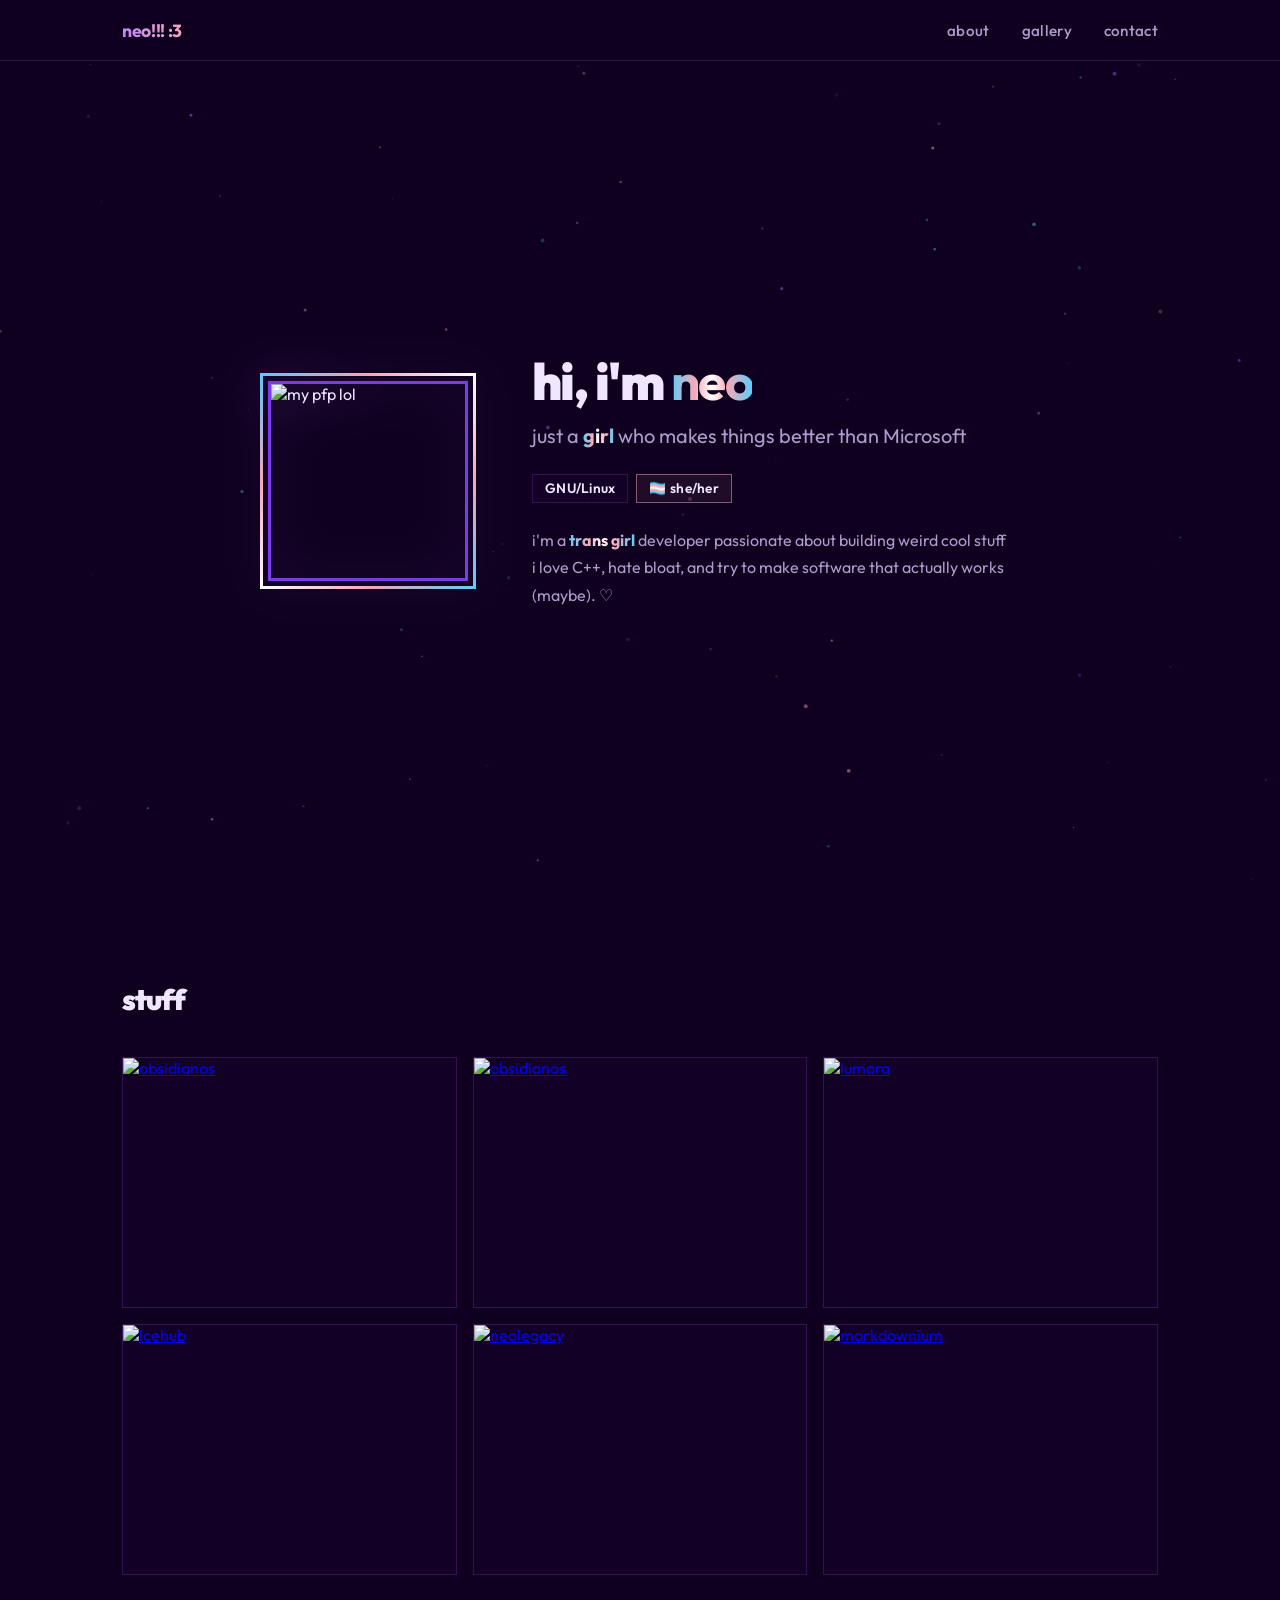
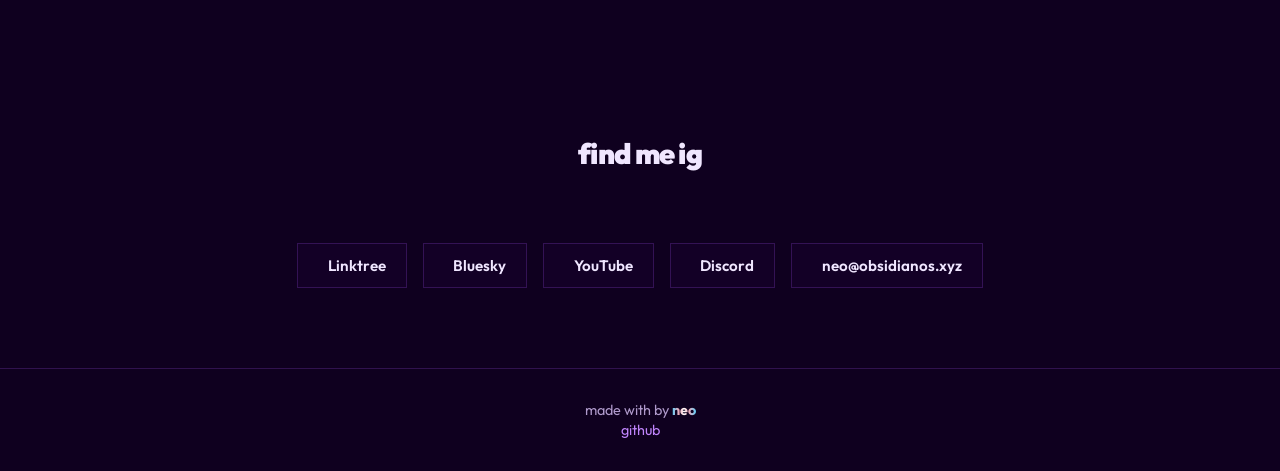
==== index.html @ 6126e795 "init" ====
<!DOCTYPE html>
<html lang="en">

<head>
  <meta charset="UTF-8" />
  <meta name="viewport" content="width=device-width, initial-scale=1.0" />
  <title>neoapps :3</title>
  <meta name="description" content="why are you reading this? open the site!!! nyaaa~ :3" />
  <link rel="preconnect" href="https://fonts.googleapis.com" />
  <link rel="preconnect" href="https://fonts.gstatic.com" crossorigin />
  <link href="https://fonts.googleapis.com/css2?family=Outfit:wght@300;400;600;700;900&display=swap" rel="stylesheet" />
  <link rel="stylesheet" href="style.css" />
</head>

<body>
  <canvas id="bg-canvas"></canvas>
  <header>
    <div class="header-inner">
      <div class="nav-logo">neo!!! :3</div>
      <nav>
        <a href="#about">about</a>
        <a href="#gallery">gallery</a>
        <a href="#contact">contact</a>
      </nav>
    </div>
  </header>
  <section class="hero" id="about">
    <div class="hero-content">
      <div class="pfp-wrap">
        <img src="https://github.com/neoapps-dev.png" alt="my pfp lol" class="pfp" />
        <div class="pfp-flag">
          <span style="background:#5BCEFA"></span>
          <span style="background:#F5A9B8"></span>
          <span style="background:#FFFFFF"></span>
          <span style="background:#F5A9B8"></span>
          <span style="background:#5BCEFA"></span>
        </div>
        <div class="pfp-ring"></div>
      </div>
      <div class="hero-text">
        <h1 class="name">hi, i'm <span class="trans-word">neo</span></h1>
        <p class="tagline">just a <span class="trans-word">girl</span> who makes things better than Microsoft
        </p>
        <div class="badges">
          <span class="badge"><i data-lucide="terminal"></i> GNU/Linux</span>
          <span class="badge badge-pride">🏳️‍⚧️ she/her</span>
        </div>
        <p class="bio">
          i'm a <span class="trans-word">trans girl</span> developer passionate about building weird cool stuff<br>
          i love C++, hate bloat, and try to make software that actually works (maybe). ♡
        </p>
      </div>
    </div>
  </section>
  <section class="gallery" id="gallery">
    <h2 class="section-title"><i data-lucide="layout-grid"></i> stuff</h2>
    <div class="gallery-grid">
      <div class="ph-item"><a href="https://obsidianos.xyz"><img src="https://obsidianos.xyz/logo.png"
            alt="obsidianos"></a>
      </div>
      <div class="ph-item"><a href="https://null.obsidianos.xyz"><img width="312"
            src="https://null.obsidianos.xyz/logo.png" alt="obsidianos"></a></div>
      <div class="ph-item"><a href="https://github.com/LumoraLang/Lumora"><img width="312"
            src="https://github.com/LumoraLang.png" alt="lumora"></a></div>
      <div class="ph-item"><a href="https://github.com/LCE-Hub"><img width="312" src="https://github.com/LCE-Hub.png"
            alt="lcehub"></a></div>
      <div class="ph-item"><a href="https://neolegacy.dev"><img width="312" src="https://github.com/neoStudiosLCE.png"
            alt="neolegacy"></a></div>
      <div class="ph-item"><a href="https://github.com/Markdownium/Markdownium"><img width="312"
            src="https://github.com/Markdownium.png" alt="markdownium"></a></div>
    </div>
  </section>
  <section class="contact" id="contact">
    <h2 class="section-title"><i data-lucide="mail"></i> find me ig</h2>
    <div class="links-grid">
      <a class="link-card" href="https://linktr.ee/_neo__" target="_blank" rel="noopener">
        <span class="link-icon"><i data-lucide="link-2"></i></span>
        <span>Linktree</span>
      </a>
      <a class="link-card" href="https://bsky.app/profile/neo.obsidianos.xyz" target="_blank" rel="noopener">
        <span class="link-icon"><i data-lucide="cloud"></i></span>
        <span>Bluesky</span>
      </a>
      <a class="link-card" href="https://youtube.com/@neoapps-dev" target="_blank" rel="noopener">
        <span class="link-icon"><i data-lucide="play-circle"></i></span>
        <span>YouTube</span>
      </a>
      <a class="link-card" href="https://discord.com/users/962311614680412181" target="_blank" rel="noopener">
        <span class="link-icon"><i data-lucide="message-square"></i></span>
        <span>Discord</span>
      </a>
      <a class="link-card" href="mailto:neo@obsidianos.xyz">
        <span class="link-icon"><i data-lucide="at-sign"></i></span>
        <span>neo@obsidianos.xyz</span>
      </a>
    </div>
  </section>

  <footer>
    <p>made with <i data-lucide="heart" class="footer-heart"></i> by <span class="trans-word">neo</span><br><a
        href="https://github.com/neoapps-dev" target="_blank" rel="noopener">github</a></p>
  </footer>
  <script src="https://unpkg.com/lucide@latest/dist/umd/lucide.min.js"></script>
  <script src="script.js"></script>
  <script>lucide.createIcons();</script>
</body>

</html>
---- style.css ----
@import url('https://fonts.googleapis.com/css2?family=Outfit:wght@300;400;600;700;900&display=swap');

*,
*::before,
*::after {
  box-sizing: border-box;
  margin: 0;
  padding: 0;
}

:root {
  --purple-deep: #0f001f;
  --purple-mid: #2d0060;
  --purple-bright: #7c3aed;
  --purple-light: #a855f7;
  --purple-glow: #c084fc;
  --trans-blue: #5BCEFA;
  --trans-pink: #F5A9B8;
  --trans-white: #FFFFFF;
  --text-main: #f0e6ff;
  --text-muted: #b09acc;
  --card-bg: rgba(20, 0, 40, 0.85);
  --card-border: rgba(168, 85, 247, 0.22);
  --card-hover-border: rgba(192, 132, 252, 0.55);
  --titlebar-bg: rgba(45, 0, 80, 0.9);
}

html {
  scroll-behavior: smooth;
}

body {
  font-family: 'Outfit', sans-serif;
  background-color: var(--purple-deep);
  color: var(--text-main);
  min-height: 100vh;
  overflow-x: hidden;
}

.trans-word {
  background: linear-gradient(90deg, #5BCEFA 0%, #F5A9B8 30%, #FFFFFF 50%, #F5A9B8 70%, #5BCEFA 100%);
  -webkit-background-clip: text;
  background-clip: text;
  color: transparent;
  font-weight: 700;
}

#bg-canvas {
  position: fixed;
  top: 0;
  left: 0;
  z-index: 0;
  pointer-events: none;
}

header {
  position: sticky;
  top: 0;
  z-index: 100;
  background: rgba(15, 0, 31, 0.88);
  backdrop-filter: blur(14px);
  border-bottom: 1px solid var(--card-border);
}

.header-inner {
  max-width: 1100px;
  margin: 0 auto;
  padding: 0 2rem;
  height: 60px;
  display: flex;
  align-items: center;
  justify-content: space-between;
}

.nav-logo {
  font-weight: 700;
  font-size: 1.1rem;
  background: linear-gradient(90deg, var(--purple-glow), var(--trans-pink));
  -webkit-background-clip: text;
  background-clip: text;
  color: transparent;
  letter-spacing: -0.02em;
}

nav {
  display: flex;
  gap: 2rem;
}

nav a {
  color: var(--text-muted);
  text-decoration: none;
  font-size: 0.95rem;
  font-weight: 500;
  letter-spacing: 0.02em;
  transition: color 0.15s;
}

nav a:hover {
  color: var(--purple-glow);
}

section {
  position: relative;
  z-index: 1;
  max-width: 1100px;
  margin: 0 auto;
  padding: 5rem 2rem;
}

.hero {
  min-height: calc(100vh - 60px);
  display: flex;
  align-items: center;
  justify-content: center;
}

.hero-content {
  display: flex;
  align-items: center;
  gap: 4rem;
  flex-wrap: wrap;
}

.pfp-wrap {
  position: relative;
  flex-shrink: 0;
  width: 200px;
  height: 200px;
  cursor: pointer;
}

.pfp {
  width: 200px;
  height: 200px;
  object-fit: cover;
  display: block;
  position: absolute;
  inset: 0;
  z-index: 2;
  border: 3px solid var(--purple-bright);
  filter: drop-shadow(0 0 24px rgba(168, 85, 247, 0.5));
  transition: opacity 0.25s;
}

.pfp-flag {
  position: absolute;
  inset: 0;
  z-index: 1;
  width: 200px;
  height: 200px;
  display: flex;
  flex-direction: column;
  border: 3px solid rgba(255, 255, 255, 0.4);
  overflow: hidden;
  opacity: 0;
  transition: opacity 0.25s;
}

.pfp-flag span {
  flex: 1;
  display: block;
}

.pfp-wrap:hover .pfp {
  opacity: 0;
}

.pfp-wrap:hover .pfp-flag {
  opacity: 1;
}

.pfp-ring {
  position: absolute;
  inset: -8px;
  border: 3px solid transparent;
  background: linear-gradient(var(--purple-deep), var(--purple-deep)) padding-box,
    linear-gradient(135deg, #5BCEFA, #F5A9B8, #FFFFFF, #F5A9B8, #5BCEFA) border-box;
  z-index: 0;
}

.hero-text {
  max-width: 560px;
}

.name {
  font-size: clamp(2rem, 5vw, 3.2rem);
  font-weight: 900;
  line-height: 1.1;
  margin-bottom: 0.75rem;
  letter-spacing: -0.03em;
}

.tagline {
  font-size: 1.25rem;
  font-weight: 400;
  color: var(--text-muted);
  margin-bottom: 1.5rem;
  line-height: 1.4;
}

.badges {
  display: flex;
  flex-wrap: wrap;
  gap: 0.5rem;
  margin-bottom: 1.5rem;
}

.badge {
  background: var(--card-bg);
  border: 1px solid var(--card-border);
  color: var(--text-main);
  font-size: 0.85rem;
  font-weight: 600;
  padding: 0.3rem 0.75rem;
  letter-spacing: 0.02em;
}

.badge-pride {
  border-color: rgba(245, 169, 184, 0.5);
  background: rgba(245, 169, 184, 0.07);
}

.bio {
  font-size: 1rem;
  line-height: 1.7;
  color: var(--text-muted);
  max-width: 480px;
}

.lucide {
  width: 1em;
  height: 1em;
  vertical-align: -0.125em;
  stroke-width: 2;
  flex-shrink: 0;
}

.badge .lucide {
  width: 0.95em;
  height: 0.95em;
}

.section-title .lucide {
  width: 1.1em;
  height: 1.1em;
  vertical-align: -0.2em;
  margin-right: 0.25rem;
}

.link-icon .lucide {
  width: 1.15em;
  height: 1.15em;
  vertical-align: -0.2em;
}

.footer-heart {
  color: #c084fc;
  vertical-align: -0.15em;
  width: 1em;
  height: 1em;
  display: inline;
  fill: #c084fc;
}

.section-title {
  font-size: 1.8rem;
  font-weight: 900;
  letter-spacing: -0.03em;
  margin-bottom: 2.5rem;
  display: inline-block;
}

.gallery-grid {
  display: grid;
  grid-template-columns: repeat(3, 1fr);
  gap: 1rem;
}

.ph-item {
  aspect-ratio: 4 / 3;
  background: var(--card-bg);
  border: 1px solid var(--card-border);
}

.contact {
  text-align: center;
}


.links-grid {
  display: flex;
  flex-wrap: wrap;
  gap: 1rem;
  justify-content: center;
  margin-top: 2rem;
}

.link-card {
  display: flex;
  align-items: center;
  gap: 0.6rem;
  text-decoration: none;
  color: var(--text-main);
  background: var(--card-bg);
  border: 1px solid var(--card-border);
  padding: 0.75rem 1.25rem;
  font-size: 0.95rem;
  font-weight: 600;
  transition: border-color 0.15s, background 0.15s, box-shadow 0.15s;
}

.link-card:hover {
  border-color: var(--card-hover-border);
  background: rgba(45, 0, 80, 0.9);
  box-shadow: 0 0 20px rgba(124, 58, 237, 0.2);
}

.link-icon {
  font-size: 1.2rem;
  line-height: 1;
}

footer {
  position: relative;
  z-index: 1;
  text-align: center;
  padding: 2rem;
  border-top: 1px solid var(--card-border);
  color: var(--text-muted);
  font-size: 0.9rem;
}

footer a {
  color: var(--purple-glow);
  text-decoration: none;
}

footer a:hover {
  text-decoration: underline;
}

@media (max-width: 700px) {
  .hero-content {
    flex-direction: column;
    text-align: center;
    gap: 2rem;
  }

  .badges {
    justify-content: center;
  }

  .bio {
    margin: 0 auto;
  }

  .gallery-grid {
    grid-template-columns: 1fr 1fr;
  }
}
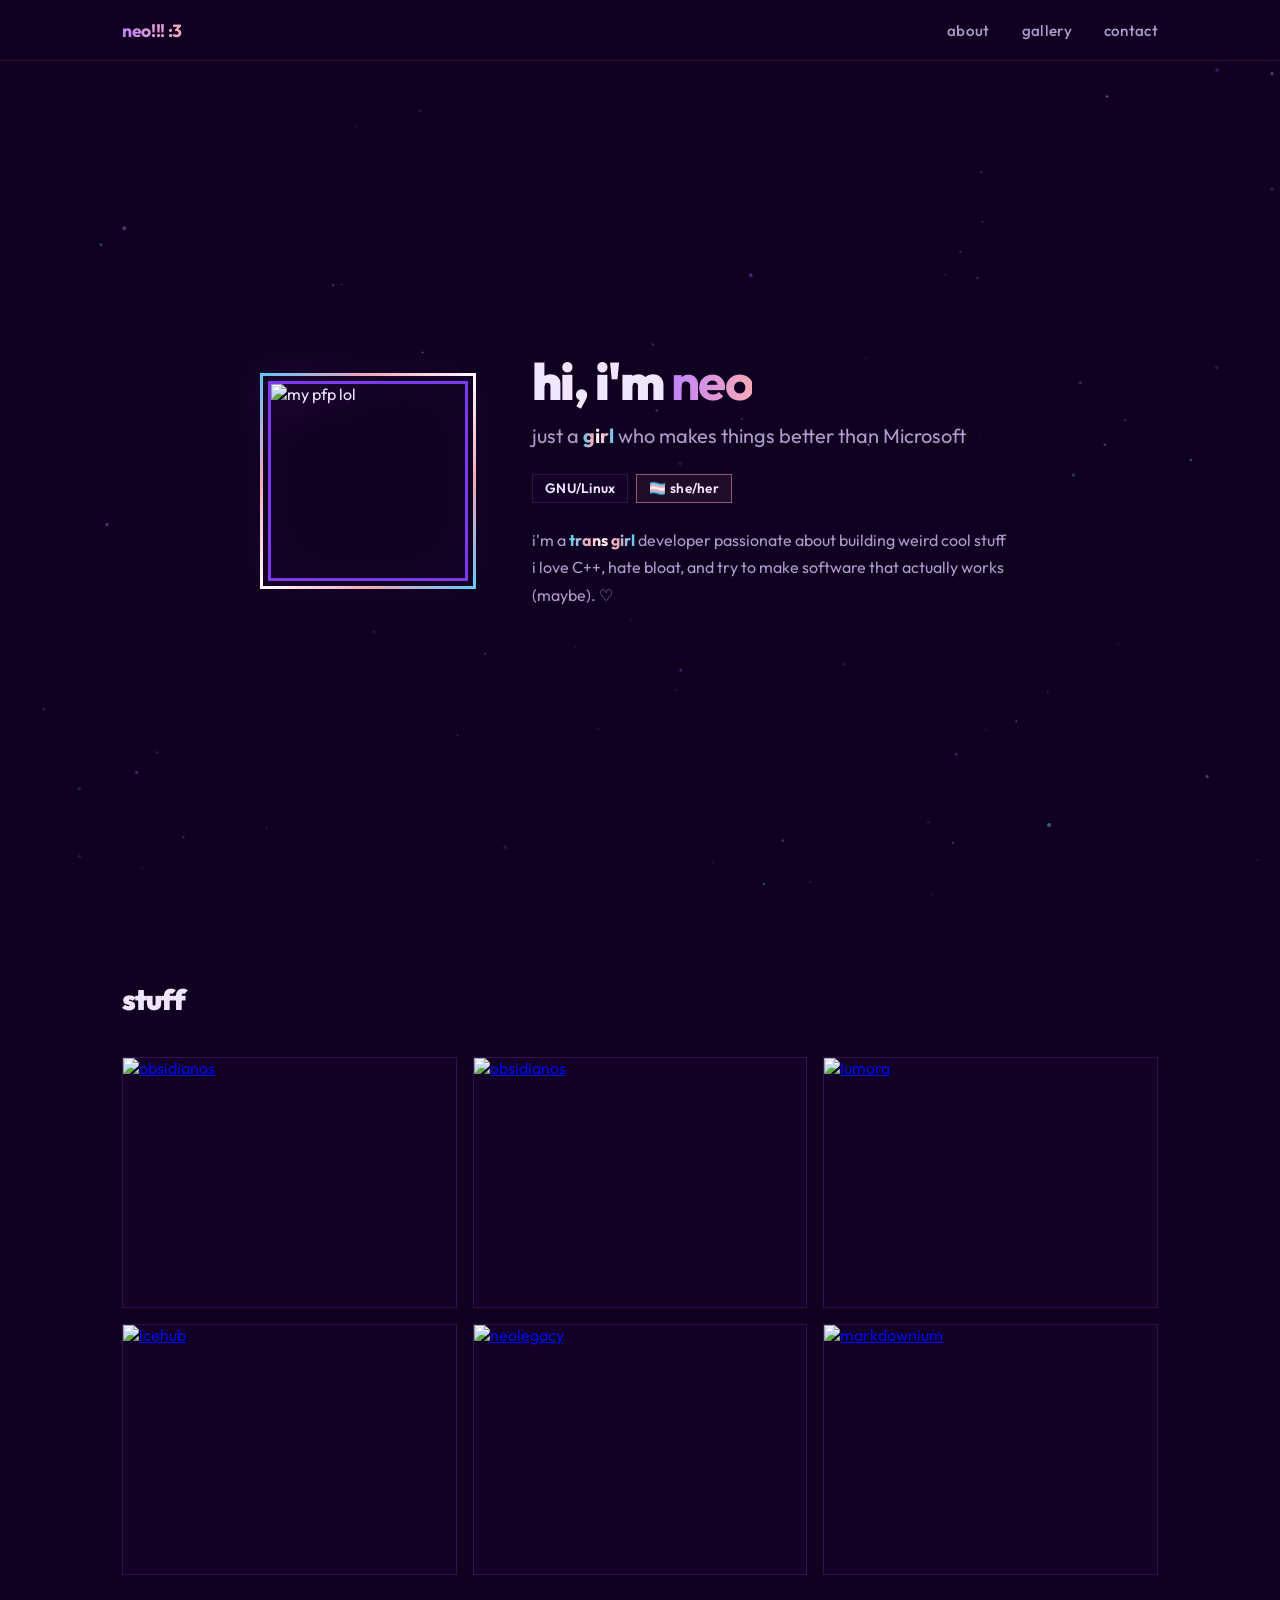
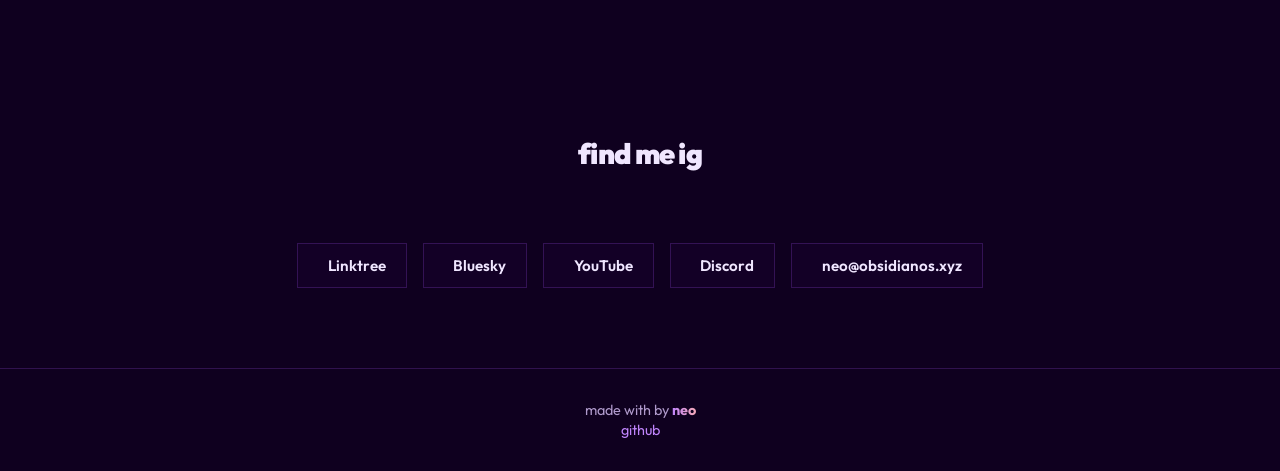
==== commit b91ed2c2: "better name gradient" ====
--- a/index.html
+++ b/index.html
@@ -1,108 +1,194 @@
-<!DOCTYPE html>
+<!doctype html>
 <html lang="en">
+    <head>
+        <meta charset="UTF-8" />
+        <meta name="viewport" content="width=device-width, initial-scale=1.0" />
+        <title>neoapps :3</title>
+        <meta
+            name="description"
+            content="why are you reading this? open the site!!! nyaaa~ :3"
+        />
+        <link rel="preconnect" href="https://fonts.googleapis.com" />
+        <link rel="preconnect" href="https://fonts.gstatic.com" crossorigin />
+        <link
+            href="https://fonts.googleapis.com/css2?family=Outfit:wght@300;400;600;700;900&display=swap"
+            rel="stylesheet"
+        />
+        <link rel="stylesheet" href="style.css" />
+    </head>
 
-<head>
-  <meta charset="UTF-8" />
-  <meta name="viewport" content="width=device-width, initial-scale=1.0" />
-  <title>neoapps :3</title>
-  <meta name="description" content="why are you reading this? open the site!!! nyaaa~ :3" />
-  <link rel="preconnect" href="https://fonts.googleapis.com" />
-  <link rel="preconnect" href="https://fonts.gstatic.com" crossorigin />
-  <link href="https://fonts.googleapis.com/css2?family=Outfit:wght@300;400;600;700;900&display=swap" rel="stylesheet" />
-  <link rel="stylesheet" href="style.css" />
-</head>
+    <body>
+        <canvas id="bg-canvas"></canvas>
+        <header>
+            <div class="header-inner">
+                <div class="nav-logo">neo!!! :3</div>
+                <nav>
+                    <a href="#about">about</a>
+                    <a href="#gallery">gallery</a>
+                    <a href="#contact">contact</a>
+                </nav>
+            </div>
+        </header>
+        <section class="hero" id="about">
+            <div class="hero-content">
+                <div class="pfp-wrap">
+                    <img
+                        src="https://github.com/neoapps-dev.png"
+                        alt="my pfp lol"
+                        class="pfp"
+                    />
+                    <div class="pfp-flag">
+                        <span style="background: #5bcefa"></span>
+                        <span style="background: #f5a9b8"></span>
+                        <span style="background: #ffffff"></span>
+                        <span style="background: #f5a9b8"></span>
+                        <span style="background: #5bcefa"></span>
+                    </div>
+                    <div class="pfp-ring"></div>
+                </div>
+                <div class="hero-text">
+                    <h1 class="name">
+                        hi, i'm <span class="trans-name">neo</span>
+                    </h1>
+                    <p class="tagline">
+                        just a <span class="trans-word">girl</span> who makes
+                        things better than Microsoft
+                    </p>
+                    <div class="badges">
+                        <span class="badge"
+                            ><i data-lucide="terminal"></i> GNU/Linux</span
+                        >
+                        <span class="badge badge-pride">🏳️‍⚧️ she/her</span>
+                    </div>
+                    <p class="bio">
+                        i'm a
+                        <span class="trans-word">trans girl</span> developer
+                        passionate about building weird cool stuff<br />
+                        i love C++, hate bloat, and try to make software that
+                        actually works (maybe). ♡
+                    </p>
+                </div>
+            </div>
+        </section>
+        <section class="gallery" id="gallery">
+            <h2 class="section-title">
+                <i data-lucide="layout-grid"></i> stuff
+            </h2>
+            <div class="gallery-grid">
+                <div class="ph-item">
+                    <a href="https://obsidianos.xyz"
+                        ><img
+                            src="https://obsidianos.xyz/logo.png"
+                            alt="obsidianos"
+                    /></a>
+                </div>
+                <div class="ph-item">
+                    <a href="https://null.obsidianos.xyz"
+                        ><img
+                            width="312"
+                            src="https://null.obsidianos.xyz/logo.png"
+                            alt="obsidianos"
+                    /></a>
+                </div>
+                <div class="ph-item">
+                    <a href="https://github.com/LumoraLang/Lumora"
+                        ><img
+                            width="312"
+                            src="https://github.com/LumoraLang.png"
+                            alt="lumora"
+                    /></a>
+                </div>
+                <div class="ph-item">
+                    <a href="https://github.com/LCE-Hub"
+                        ><img
+                            width="312"
+                            src="https://github.com/LCE-Hub.png"
+                            alt="lcehub"
+                    /></a>
+                </div>
+                <div class="ph-item">
+                    <a href="https://neolegacy.dev"
+                        ><img
+                            width="312"
+                            src="https://github.com/neoStudiosLCE.png"
+                            alt="neolegacy"
+                    /></a>
+                </div>
+                <div class="ph-item">
+                    <a href="https://github.com/Markdownium/Markdownium"
+                        ><img
+                            width="312"
+                            src="https://github.com/Markdownium.png"
+                            alt="markdownium"
+                    /></a>
+                </div>
+            </div>
+        </section>
+        <section class="contact" id="contact">
+            <h2 class="section-title"><i data-lucide="mail"></i> find me ig</h2>
+            <div class="links-grid">
+                <a
+                    class="link-card"
+                    href="https://linktr.ee/_neo__"
+                    target="_blank"
+                    rel="noopener"
+                >
+                    <span class="link-icon"><i data-lucide="link-2"></i></span>
+                    <span>Linktree</span>
+                </a>
+                <a
+                    class="link-card"
+                    href="https://bsky.app/profile/neo.obsidianos.xyz"
+                    target="_blank"
+                    rel="noopener"
+                >
+                    <span class="link-icon"><i data-lucide="cloud"></i></span>
+                    <span>Bluesky</span>
+                </a>
+                <a
+                    class="link-card"
+                    href="https://youtube.com/@neoapps-dev"
+                    target="_blank"
+                    rel="noopener"
+                >
+                    <span class="link-icon"
+                        ><i data-lucide="play-circle"></i
+                    ></span>
+                    <span>YouTube</span>
+                </a>
+                <a
+                    class="link-card"
+                    href="https://discord.com/users/962311614680412181"
+                    target="_blank"
+                    rel="noopener"
+                >
+                    <span class="link-icon"
+                        ><i data-lucide="message-square"></i
+                    ></span>
+                    <span>Discord</span>
+                </a>
+                <a class="link-card" href="mailto:neo@obsidianos.xyz">
+                    <span class="link-icon"><i data-lucide="at-sign"></i></span>
+                    <span>neo@obsidianos.xyz</span>
+                </a>
+            </div>
+        </section>
 
-<body>
-  <canvas id="bg-canvas"></canvas>
-  <header>
-    <div class="header-inner">
-      <div class="nav-logo">neo!!! :3</div>
-      <nav>
-        <a href="#about">about</a>
-        <a href="#gallery">gallery</a>
-        <a href="#contact">contact</a>
-      </nav>
-    </div>
-  </header>
-  <section class="hero" id="about">
-    <div class="hero-content">
-      <div class="pfp-wrap">
-        <img src="https://github.com/neoapps-dev.png" alt="my pfp lol" class="pfp" />
-        <div class="pfp-flag">
-          <span style="background:#5BCEFA"></span>
-          <span style="background:#F5A9B8"></span>
-          <span style="background:#FFFFFF"></span>
-          <span style="background:#F5A9B8"></span>
-          <span style="background:#5BCEFA"></span>
-        </div>
-        <div class="pfp-ring"></div>
-      </div>
-      <div class="hero-text">
-        <h1 class="name">hi, i'm <span class="trans-word">neo</span></h1>
-        <p class="tagline">just a <span class="trans-word">girl</span> who makes things better than Microsoft
-        </p>
-        <div class="badges">
-          <span class="badge"><i data-lucide="terminal"></i> GNU/Linux</span>
-          <span class="badge badge-pride">🏳️‍⚧️ she/her</span>
-        </div>
-        <p class="bio">
-          i'm a <span class="trans-word">trans girl</span> developer passionate about building weird cool stuff<br>
-          i love C++, hate bloat, and try to make software that actually works (maybe). ♡
-        </p>
-      </div>
-    </div>
-  </section>
-  <section class="gallery" id="gallery">
-    <h2 class="section-title"><i data-lucide="layout-grid"></i> stuff</h2>
-    <div class="gallery-grid">
-      <div class="ph-item"><a href="https://obsidianos.xyz"><img src="https://obsidianos.xyz/logo.png"
-            alt="obsidianos"></a>
-      </div>
-      <div class="ph-item"><a href="https://null.obsidianos.xyz"><img width="312"
-            src="https://null.obsidianos.xyz/logo.png" alt="obsidianos"></a></div>
-      <div class="ph-item"><a href="https://github.com/LumoraLang/Lumora"><img width="312"
-            src="https://github.com/LumoraLang.png" alt="lumora"></a></div>
-      <div class="ph-item"><a href="https://github.com/LCE-Hub"><img width="312" src="https://github.com/LCE-Hub.png"
-            alt="lcehub"></a></div>
-      <div class="ph-item"><a href="https://neolegacy.dev"><img width="312" src="https://github.com/neoStudiosLCE.png"
-            alt="neolegacy"></a></div>
-      <div class="ph-item"><a href="https://github.com/Markdownium/Markdownium"><img width="312"
-            src="https://github.com/Markdownium.png" alt="markdownium"></a></div>
-    </div>
-  </section>
-  <section class="contact" id="contact">
-    <h2 class="section-title"><i data-lucide="mail"></i> find me ig</h2>
-    <div class="links-grid">
-      <a class="link-card" href="https://linktr.ee/_neo__" target="_blank" rel="noopener">
-        <span class="link-icon"><i data-lucide="link-2"></i></span>
-        <span>Linktree</span>
-      </a>
-      <a class="link-card" href="https://bsky.app/profile/neo.obsidianos.xyz" target="_blank" rel="noopener">
-        <span class="link-icon"><i data-lucide="cloud"></i></span>
-        <span>Bluesky</span>
-      </a>
-      <a class="link-card" href="https://youtube.com/@neoapps-dev" target="_blank" rel="noopener">
-        <span class="link-icon"><i data-lucide="play-circle"></i></span>
-        <span>YouTube</span>
-      </a>
-      <a class="link-card" href="https://discord.com/users/962311614680412181" target="_blank" rel="noopener">
-        <span class="link-icon"><i data-lucide="message-square"></i></span>
-        <span>Discord</span>
-      </a>
-      <a class="link-card" href="mailto:neo@obsidianos.xyz">
-        <span class="link-icon"><i data-lucide="at-sign"></i></span>
-        <span>neo@obsidianos.xyz</span>
-      </a>
-    </div>
-  </section>
-
-  <footer>
-    <p>made with <i data-lucide="heart" class="footer-heart"></i> by <span class="trans-word">neo</span><br><a
-        href="https://github.com/neoapps-dev" target="_blank" rel="noopener">github</a></p>
-  </footer>
-  <script src="https://unpkg.com/lucide@latest/dist/umd/lucide.min.js"></script>
-  <script src="script.js"></script>
-  <script>lucide.createIcons();</script>
-</body>
-
-</html>+        <footer>
+            <p>
+                made with <i data-lucide="heart" class="footer-heart"></i> by
+                <span class="trans-name">neo</span><br /><a
+                    href="https://github.com/neoapps-dev"
+                    target="_blank"
+                    rel="noopener"
+                    >github</a
+                >
+            </p>
+        </footer>
+        <script src="https://unpkg.com/lucide@latest/dist/umd/lucide.min.js"></script>
+        <script src="script.js"></script>
+        <script>
+            lucide.createIcons();
+        </script>
+    </body>
+</html>
--- a/style.css
+++ b/style.css
@@ -1,361 +1,406 @@
-@import url('https://fonts.googleapis.com/css2?family=Outfit:wght@300;400;600;700;900&display=swap');
+@import url("https://fonts.googleapis.com/css2?family=Outfit:wght@300;400;600;700;900&display=swap");
 
 *,
 *::before,
 *::after {
-  box-sizing: border-box;
-  margin: 0;
-  padding: 0;
+    box-sizing: border-box;
+    margin: 0;
+    padding: 0;
 }
 
 :root {
-  --purple-deep: #0f001f;
-  --purple-mid: #2d0060;
-  --purple-bright: #7c3aed;
-  --purple-light: #a855f7;
-  --purple-glow: #c084fc;
-  --trans-blue: #5BCEFA;
-  --trans-pink: #F5A9B8;
-  --trans-white: #FFFFFF;
-  --text-main: #f0e6ff;
-  --text-muted: #b09acc;
-  --card-bg: rgba(20, 0, 40, 0.85);
-  --card-border: rgba(168, 85, 247, 0.22);
-  --card-hover-border: rgba(192, 132, 252, 0.55);
-  --titlebar-bg: rgba(45, 0, 80, 0.9);
+    --purple-deep: #0f001f;
+    --purple-mid: #2d0060;
+    --purple-bright: #7c3aed;
+    --purple-light: #a855f7;
+    --purple-glow: #c084fc;
+    --trans-blue: #5bcefa;
+    --trans-pink: #f5a9b8;
+    --trans-white: #ffffff;
+    --text-main: #f0e6ff;
+    --text-muted: #b09acc;
+    --card-bg: rgba(20, 0, 40, 0.85);
+    --card-border: rgba(168, 85, 247, 0.22);
+    --card-hover-border: rgba(192, 132, 252, 0.55);
+    --titlebar-bg: rgba(45, 0, 80, 0.9);
 }
 
 html {
-  scroll-behavior: smooth;
+    scroll-behavior: smooth;
 }
 
 body {
-  font-family: 'Outfit', sans-serif;
-  background-color: var(--purple-deep);
-  color: var(--text-main);
-  min-height: 100vh;
-  overflow-x: hidden;
+    font-family: "Outfit", sans-serif;
+    background-color: var(--purple-deep);
+    color: var(--text-main);
+    min-height: 100vh;
+    overflow-x: hidden;
 }
 
 .trans-word {
-  background: linear-gradient(90deg, #5BCEFA 0%, #F5A9B8 30%, #FFFFFF 50%, #F5A9B8 70%, #5BCEFA 100%);
-  -webkit-background-clip: text;
-  background-clip: text;
-  color: transparent;
-  font-weight: 700;
+    background: linear-gradient(
+        90deg,
+        #5bcefa 0%,
+        #f5a9b8 30%,
+        #ffffff 50%,
+        #f5a9b8 70%,
+        #5bcefa 100%
+    );
+    -webkit-background-clip: text;
+    background-clip: text;
+    color: transparent;
+    font-weight: 700;
+}
+
+.trans-name {
+    background: linear-gradient(90deg, var(--purple-glow), var(--trans-pink));
+    -webkit-background-clip: text;
+    background-clip: text;
+    color: transparent;
+    font-weight: 700;
 }
 
 #bg-canvas {
-  position: fixed;
-  top: 0;
-  left: 0;
-  z-index: 0;
-  pointer-events: none;
+    position: fixed;
+    top: 0;
+    left: 0;
+    z-index: 0;
+    pointer-events: none;
 }
 
 header {
-  position: sticky;
-  top: 0;
-  z-index: 100;
-  background: rgba(15, 0, 31, 0.88);
-  backdrop-filter: blur(14px);
-  border-bottom: 1px solid var(--card-border);
+    position: sticky;
+    top: 0;
+    z-index: 100;
+    background: rgba(15, 0, 31, 0.88);
+    backdrop-filter: blur(14px);
+    border-bottom: 1px solid var(--card-border);
 }
 
 .header-inner {
-  max-width: 1100px;
-  margin: 0 auto;
-  padding: 0 2rem;
-  height: 60px;
-  display: flex;
-  align-items: center;
-  justify-content: space-between;
+    max-width: 1100px;
+    margin: 0 auto;
+    padding: 0 2rem;
+    height: 60px;
+    display: flex;
+    align-items: center;
+    justify-content: space-between;
 }
 
 .nav-logo {
-  font-weight: 700;
-  font-size: 1.1rem;
-  background: linear-gradient(90deg, var(--purple-glow), var(--trans-pink));
-  -webkit-background-clip: text;
-  background-clip: text;
-  color: transparent;
-  letter-spacing: -0.02em;
+    font-weight: 700;
+    font-size: 1.1rem;
+    background: linear-gradient(90deg, var(--purple-glow), var(--trans-pink));
+    -webkit-background-clip: text;
+    background-clip: text;
+    color: transparent;
+    letter-spacing: -0.02em;
 }
 
 nav {
-  display: flex;
-  gap: 2rem;
+    display: flex;
+    gap: 2rem;
 }
 
 nav a {
-  color: var(--text-muted);
-  text-decoration: none;
-  font-size: 0.95rem;
-  font-weight: 500;
-  letter-spacing: 0.02em;
-  transition: color 0.15s;
+    color: var(--text-muted);
+    text-decoration: none;
+    font-size: 0.95rem;
+    font-weight: 500;
+    letter-spacing: 0.02em;
+    transition: color 0.15s;
 }
 
 nav a:hover {
-  color: var(--purple-glow);
+    color: var(--purple-glow);
 }
 
 section {
-  position: relative;
-  z-index: 1;
-  max-width: 1100px;
-  margin: 0 auto;
-  padding: 5rem 2rem;
+    position: relative;
+    z-index: 1;
+    max-width: 1100px;
+    margin: 0 auto;
+    padding: 5rem 2rem;
 }
 
 .hero {
-  min-height: calc(100vh - 60px);
-  display: flex;
-  align-items: center;
-  justify-content: center;
+    min-height: calc(100vh - 60px);
+    display: flex;
+    align-items: center;
+    justify-content: center;
 }
 
 .hero-content {
-  display: flex;
-  align-items: center;
-  gap: 4rem;
-  flex-wrap: wrap;
+    display: flex;
+    align-items: center;
+    gap: 4rem;
+    flex-wrap: wrap;
 }
 
 .pfp-wrap {
-  position: relative;
-  flex-shrink: 0;
-  width: 200px;
-  height: 200px;
-  cursor: pointer;
+    position: relative;
+    flex-shrink: 0;
+    width: 200px;
+    height: 200px;
+    cursor: pointer;
 }
 
 .pfp {
-  width: 200px;
-  height: 200px;
-  object-fit: cover;
-  display: block;
-  position: absolute;
-  inset: 0;
-  z-index: 2;
-  border: 3px solid var(--purple-bright);
-  filter: drop-shadow(0 0 24px rgba(168, 85, 247, 0.5));
-  transition: opacity 0.25s;
+    width: 200px;
+    height: 200px;
+    object-fit: cover;
+    display: block;
+    position: absolute;
+    inset: 0;
+    z-index: 2;
+    border: 3px solid var(--purple-bright);
+    filter: drop-shadow(0 0 24px rgba(168, 85, 247, 0.5));
+    transition: opacity 0.25s;
 }
 
 .pfp-flag {
-  position: absolute;
-  inset: 0;
-  z-index: 1;
-  width: 200px;
-  height: 200px;
-  display: flex;
-  flex-direction: column;
-  border: 3px solid rgba(255, 255, 255, 0.4);
-  overflow: hidden;
-  opacity: 0;
-  transition: opacity 0.25s;
+    position: absolute;
+    inset: 0;
+    z-index: 1;
+    width: 200px;
+    height: 200px;
+    display: flex;
+    flex-direction: column;
+    border: 3px solid rgba(255, 255, 255, 0.4);
+    overflow: hidden;
+    opacity: 0;
+    transition: opacity 0.25s;
 }
 
 .pfp-flag span {
-  flex: 1;
-  display: block;
+    flex: 1;
+    display: block;
+    transform: translate(-100%, -100%);
+    transition: transform 0.4s cubic-bezier(0.16, 1, 0.3, 1);
 }
 
 .pfp-wrap:hover .pfp {
-  opacity: 0;
+    opacity: 0;
 }
 
 .pfp-wrap:hover .pfp-flag {
-  opacity: 1;
+    opacity: 1;
+}
+
+.pfp-wrap:hover .pfp-flag span {
+    transform: translate(0, 0);
+}
+
+.pfp-wrap:hover .pfp-flag span:nth-child(1) {
+    transition-delay: 0s;
+}
+
+.pfp-wrap:hover .pfp-flag span:nth-child(2) {
+    transition-delay: 0.05s;
+}
+
+.pfp-wrap:hover .pfp-flag span:nth-child(3) {
+    transition-delay: 0.1s;
+}
+
+.pfp-wrap:hover .pfp-flag span:nth-child(4) {
+    transition-delay: 0.15s;
+}
+
+.pfp-wrap:hover .pfp-flag span:nth-child(5) {
+    transition-delay: 0.2s;
 }
 
 .pfp-ring {
-  position: absolute;
-  inset: -8px;
-  border: 3px solid transparent;
-  background: linear-gradient(var(--purple-deep), var(--purple-deep)) padding-box,
-    linear-gradient(135deg, #5BCEFA, #F5A9B8, #FFFFFF, #F5A9B8, #5BCEFA) border-box;
-  z-index: 0;
+    position: absolute;
+    inset: -8px;
+    border: 3px solid transparent;
+    background:
+        linear-gradient(var(--purple-deep), var(--purple-deep)) padding-box,
+        linear-gradient(135deg, #5bcefa, #f5a9b8, #ffffff, #f5a9b8, #5bcefa)
+            border-box;
+    z-index: 0;
 }
 
 .hero-text {
-  max-width: 560px;
+    max-width: 560px;
 }
 
 .name {
-  font-size: clamp(2rem, 5vw, 3.2rem);
-  font-weight: 900;
-  line-height: 1.1;
-  margin-bottom: 0.75rem;
-  letter-spacing: -0.03em;
+    font-size: clamp(2rem, 5vw, 3.2rem);
+    font-weight: 900;
+    line-height: 1.1;
+    margin-bottom: 0.75rem;
+    letter-spacing: -0.03em;
 }
 
 .tagline {
-  font-size: 1.25rem;
-  font-weight: 400;
-  color: var(--text-muted);
-  margin-bottom: 1.5rem;
-  line-height: 1.4;
+    font-size: 1.25rem;
+    font-weight: 400;
+    color: var(--text-muted);
+    margin-bottom: 1.5rem;
+    line-height: 1.4;
 }
 
 .badges {
-  display: flex;
-  flex-wrap: wrap;
-  gap: 0.5rem;
-  margin-bottom: 1.5rem;
+    display: flex;
+    flex-wrap: wrap;
+    gap: 0.5rem;
+    margin-bottom: 1.5rem;
 }
 
 .badge {
-  background: var(--card-bg);
-  border: 1px solid var(--card-border);
-  color: var(--text-main);
-  font-size: 0.85rem;
-  font-weight: 600;
-  padding: 0.3rem 0.75rem;
-  letter-spacing: 0.02em;
+    background: var(--card-bg);
+    border: 1px solid var(--card-border);
+    color: var(--text-main);
+    font-size: 0.85rem;
+    font-weight: 600;
+    padding: 0.3rem 0.75rem;
+    letter-spacing: 0.02em;
 }
 
 .badge-pride {
-  border-color: rgba(245, 169, 184, 0.5);
-  background: rgba(245, 169, 184, 0.07);
+    border-color: rgba(245, 169, 184, 0.5);
+    background: rgba(245, 169, 184, 0.07);
 }
 
 .bio {
-  font-size: 1rem;
-  line-height: 1.7;
-  color: var(--text-muted);
-  max-width: 480px;
+    font-size: 1rem;
+    line-height: 1.7;
+    color: var(--text-muted);
+    max-width: 480px;
 }
 
 .lucide {
-  width: 1em;
-  height: 1em;
-  vertical-align: -0.125em;
-  stroke-width: 2;
-  flex-shrink: 0;
+    width: 1em;
+    height: 1em;
+    vertical-align: -0.125em;
+    stroke-width: 2;
+    flex-shrink: 0;
 }
 
 .badge .lucide {
-  width: 0.95em;
-  height: 0.95em;
+    width: 0.95em;
+    height: 0.95em;
 }
 
 .section-title .lucide {
-  width: 1.1em;
-  height: 1.1em;
-  vertical-align: -0.2em;
-  margin-right: 0.25rem;
+    width: 1.1em;
+    height: 1.1em;
+    vertical-align: -0.2em;
+    margin-right: 0.25rem;
 }
 
 .link-icon .lucide {
-  width: 1.15em;
-  height: 1.15em;
-  vertical-align: -0.2em;
+    width: 1.15em;
+    height: 1.15em;
+    vertical-align: -0.2em;
 }
 
 .footer-heart {
-  color: #c084fc;
-  vertical-align: -0.15em;
-  width: 1em;
-  height: 1em;
-  display: inline;
-  fill: #c084fc;
+    color: #c084fc;
+    vertical-align: -0.15em;
+    width: 1em;
+    height: 1em;
+    display: inline;
+    fill: #c084fc;
 }
 
 .section-title {
-  font-size: 1.8rem;
-  font-weight: 900;
-  letter-spacing: -0.03em;
-  margin-bottom: 2.5rem;
-  display: inline-block;
+    font-size: 1.8rem;
+    font-weight: 900;
+    letter-spacing: -0.03em;
+    margin-bottom: 2.5rem;
+    display: inline-block;
 }
 
 .gallery-grid {
-  display: grid;
-  grid-template-columns: repeat(3, 1fr);
-  gap: 1rem;
+    display: grid;
+    grid-template-columns: repeat(3, 1fr);
+    gap: 1rem;
 }
 
 .ph-item {
-  aspect-ratio: 4 / 3;
-  background: var(--card-bg);
-  border: 1px solid var(--card-border);
+    aspect-ratio: 4 / 3;
+    background: var(--card-bg);
+    border: 1px solid var(--card-border);
 }
 
 .contact {
-  text-align: center;
-}
-
+    text-align: center;
+}
 
 .links-grid {
-  display: flex;
-  flex-wrap: wrap;
-  gap: 1rem;
-  justify-content: center;
-  margin-top: 2rem;
+    display: flex;
+    flex-wrap: wrap;
+    gap: 1rem;
+    justify-content: center;
+    margin-top: 2rem;
 }
 
 .link-card {
-  display: flex;
-  align-items: center;
-  gap: 0.6rem;
-  text-decoration: none;
-  color: var(--text-main);
-  background: var(--card-bg);
-  border: 1px solid var(--card-border);
-  padding: 0.75rem 1.25rem;
-  font-size: 0.95rem;
-  font-weight: 600;
-  transition: border-color 0.15s, background 0.15s, box-shadow 0.15s;
+    display: flex;
+    align-items: center;
+    gap: 0.6rem;
+    text-decoration: none;
+    color: var(--text-main);
+    background: var(--card-bg);
+    border: 1px solid var(--card-border);
+    padding: 0.75rem 1.25rem;
+    font-size: 0.95rem;
+    font-weight: 600;
+    transition:
+        border-color 0.15s,
+        background 0.15s,
+        box-shadow 0.15s;
 }
 
 .link-card:hover {
-  border-color: var(--card-hover-border);
-  background: rgba(45, 0, 80, 0.9);
-  box-shadow: 0 0 20px rgba(124, 58, 237, 0.2);
+    border-color: var(--card-hover-border);
+    background: rgba(45, 0, 80, 0.9);
+    box-shadow: 0 0 20px rgba(124, 58, 237, 0.2);
 }
 
 .link-icon {
-  font-size: 1.2rem;
-  line-height: 1;
+    font-size: 1.2rem;
+    line-height: 1;
 }
 
 footer {
-  position: relative;
-  z-index: 1;
-  text-align: center;
-  padding: 2rem;
-  border-top: 1px solid var(--card-border);
-  color: var(--text-muted);
-  font-size: 0.9rem;
+    position: relative;
+    z-index: 1;
+    text-align: center;
+    padding: 2rem;
+    border-top: 1px solid var(--card-border);
+    color: var(--text-muted);
+    font-size: 0.9rem;
 }
 
 footer a {
-  color: var(--purple-glow);
-  text-decoration: none;
+    color: var(--purple-glow);
+    text-decoration: none;
 }
 
 footer a:hover {
-  text-decoration: underline;
+    text-decoration: underline;
 }
 
 @media (max-width: 700px) {
-  .hero-content {
-    flex-direction: column;
-    text-align: center;
-    gap: 2rem;
-  }
-
-  .badges {
-    justify-content: center;
-  }
-
-  .bio {
-    margin: 0 auto;
-  }
-
-  .gallery-grid {
-    grid-template-columns: 1fr 1fr;
-  }
-}+    .hero-content {
+        flex-direction: column;
+        text-align: center;
+        gap: 2rem;
+    }
+
+    .badges {
+        justify-content: center;
+    }
+
+    .bio {
+        margin: 0 auto;
+    }
+
+    .gallery-grid {
+        grid-template-columns: 1fr 1fr;
+    }
+}
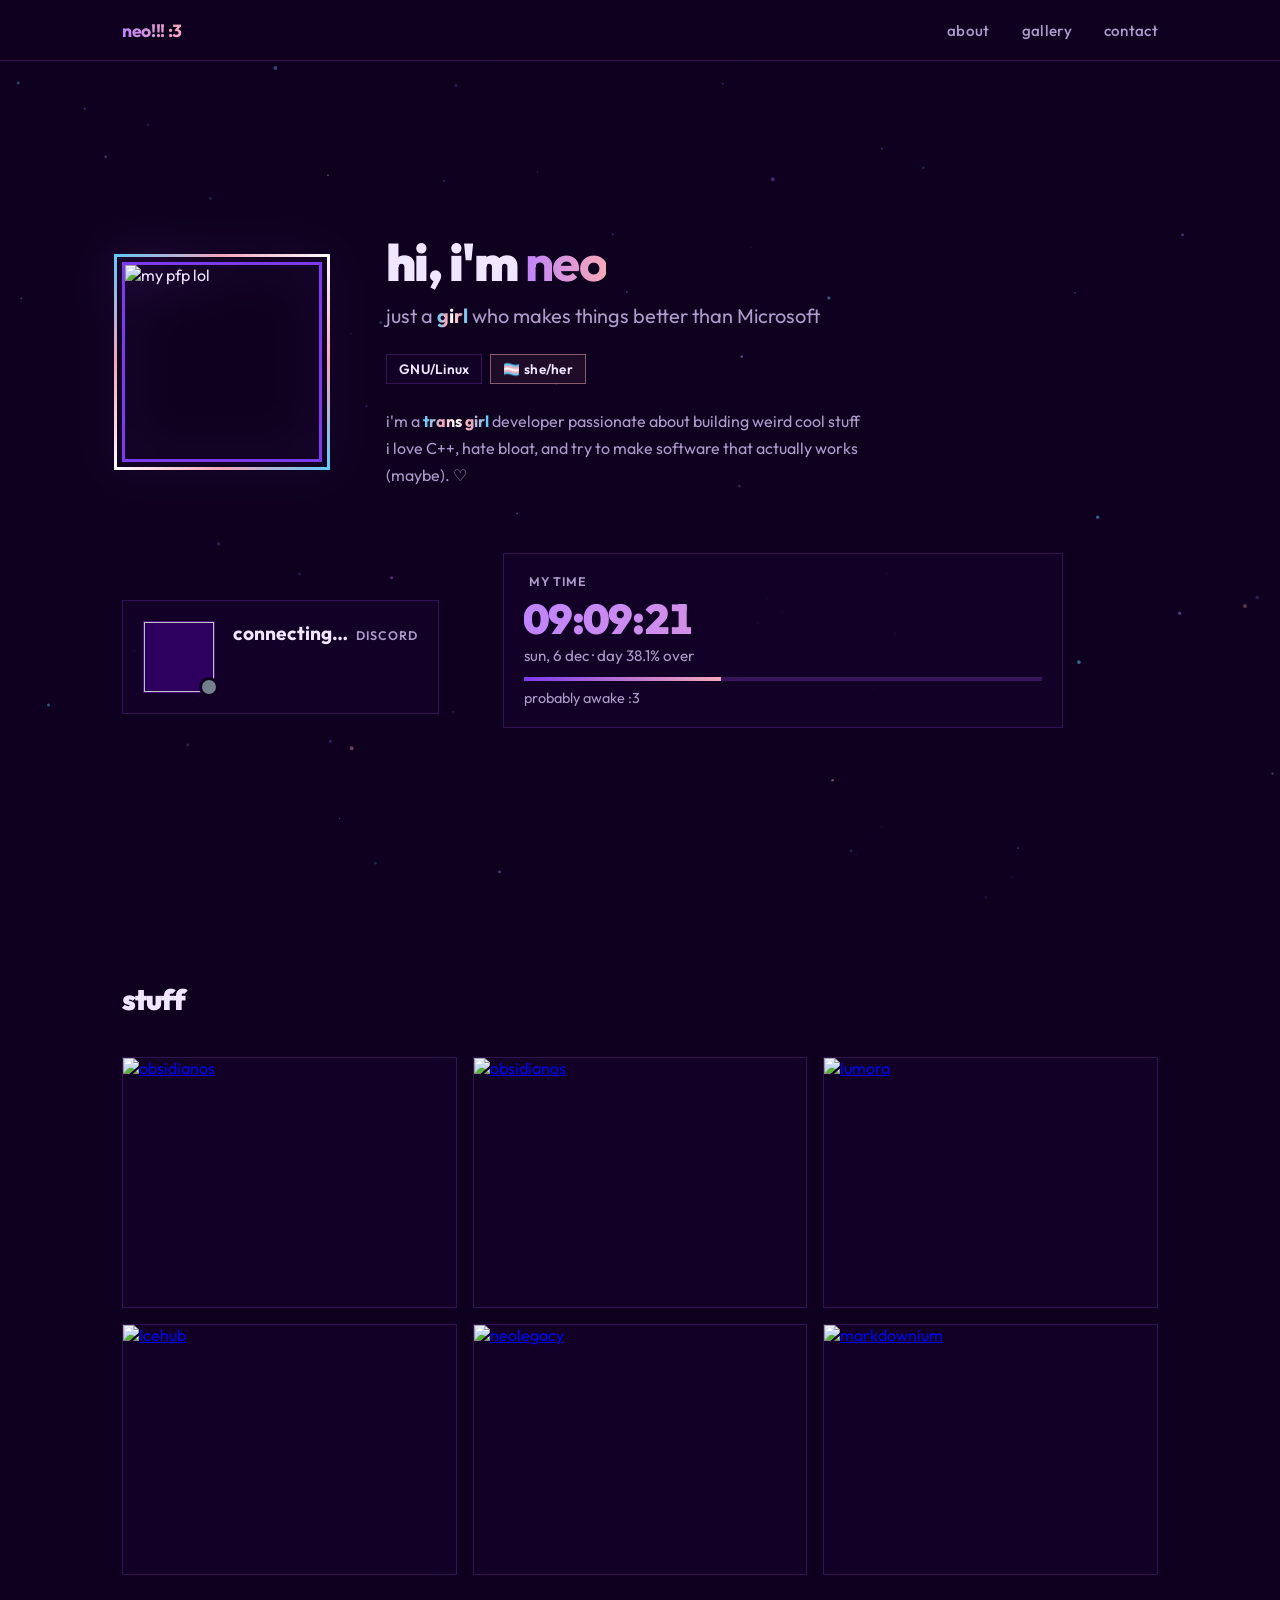
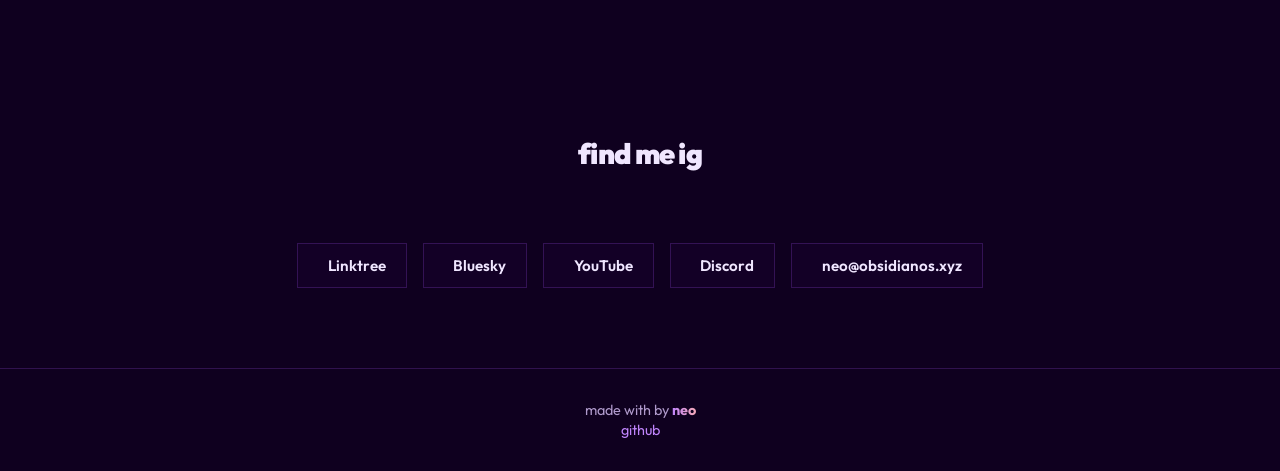
==== commit 62c1f059: "better ui" ====
--- a/index.html
+++ b/index.html
@@ -68,6 +68,68 @@
                         actually works (maybe). ♡
                     </p>
                 </div>
+                <div class="presence-card" id="discord-presence">
+                    <div class="presence-avatar-wrap">
+                        <img
+                            id="presence-avatar"
+                            class="presence-avatar"
+                            alt=""
+                        />
+                        <span
+                            id="presence-dot"
+                            class="status-dot offline"
+                        ></span>
+                    </div>
+                    <div class="presence-body">
+                        <div class="presence-top">
+                            <span class="presence-name" id="presence-name"
+                                >connecting…</span
+                            >
+                            <span class="presence-tag">discord</span>
+                        </div>
+                        <div
+                            class="presence-status-line"
+                            id="presence-status-text"
+                        ></div>
+                        <div
+                            class="presence-custom"
+                            id="presence-custom"
+                            hidden
+                        ></div>
+                        <a
+                            class="presence-spotify"
+                            id="presence-spotify"
+                            target="_blank"
+                            rel="noopener"
+                            hidden
+                        ></a>
+                        <div
+                            class="presence-activities"
+                            id="presence-activities"
+                        ></div>
+                    </div>
+                </div>
+                <div class="clock-card" id="clock-card">
+                    <div class="presence-top">
+                        <span class="presence-tag"
+                            ><i data-lucide="clock-3"></i> my time</span
+                        >
+                        <span class="clock-icon-wrap" id="clock-sun"
+                            ><i data-lucide="sun"></i
+                        ></span>
+                        <span class="clock-icon-wrap" id="clock-moon" hidden
+                            ><i data-lucide="moon"></i
+                        ></span>
+                    </div>
+                    <div class="clock-time trans-name" id="clock-time">
+                        --:--:--
+                    </div>
+                    <div class="clock-sub" id="clock-sub"></div>
+                    <div class="day-bar">
+                        <span id="clock-day-bar"></span>
+                    </div>
+                    <div class="clock-status" id="clock-status"></div>
+                </div>
             </div>
         </section>
         <section class="gallery" id="gallery">
--- a/style.css
+++ b/style.css
@@ -271,6 +271,315 @@
     max-width: 480px;
 }
 
+[hidden] {
+    display: none !important;
+}
+
+.presence-card {
+    display: flex;
+    align-items: flex-start;
+    gap: 1.1rem;
+    margin-top: 2rem;
+    max-width: 560px;
+    background: var(--card-bg);
+    border: 1px solid var(--card-border);
+    padding: 1.25rem;
+    transition:
+        border-color 0.15s,
+        box-shadow 0.15s;
+}
+
+.presence-card:hover {
+    border-color: var(--card-hover-border);
+    box-shadow: 0 0 20px rgba(124, 58, 237, 0.15);
+}
+
+.presence-avatar-wrap {
+    position: relative;
+    flex-shrink: 0;
+    width: 72px;
+    height: 72px;
+}
+
+.presence-avatar {
+    width: 72px;
+    height: 72px;
+    object-fit: cover;
+    display: block;
+    background: var(--purple-mid);
+    border: 1px solid var(--card-border);
+}
+
+.status-dot {
+    position: absolute;
+    bottom: -4px;
+    right: -4px;
+    width: 20px;
+    height: 20px;
+    border-radius: 50%;
+    border: 3px solid var(--purple-deep);
+}
+
+.status-dot.online {
+    background: #23a55a;
+}
+
+.status-dot.idle {
+    background: #f0b232;
+}
+
+.status-dot.dnd {
+    background: #f23f43;
+}
+
+.status-dot.offline {
+    background: #747f8d;
+}
+
+.presence-body {
+    flex: 1;
+    min-width: 0;
+}
+
+.presence-top {
+    display: flex;
+    align-items: baseline;
+    justify-content: space-between;
+    gap: 0.5rem;
+}
+
+.presence-name {
+    font-weight: 700;
+    font-size: 1.2rem;
+    overflow: hidden;
+    text-overflow: ellipsis;
+    white-space: nowrap;
+}
+
+.presence-tag {
+    display: inline-flex;
+    align-items: center;
+    gap: 0.35rem;
+    color: var(--text-muted);
+    font-size: 0.78rem;
+    font-weight: 600;
+    text-transform: uppercase;
+    letter-spacing: 0.08em;
+    flex-shrink: 0;
+}
+
+.presence-status-line {
+    font-size: 1rem;
+    color: var(--text-muted);
+    margin-top: 0.2rem;
+}
+
+.presence-custom {
+    display: flex;
+    align-items: center;
+    gap: 0.4rem;
+    font-size: 0.98rem;
+    margin-top: 0.5rem;
+    line-height: 1.3;
+    overflow-wrap: anywhere;
+}
+
+.presence-custom img,
+.presence-custom .emoji-fallback {
+    width: 1.05em;
+    height: 1.05em;
+    flex-shrink: 0;
+}
+
+.presence-spotify {
+    display: flex;
+    align-items: center;
+    gap: 0.85rem;
+    margin-top: 0.75rem;
+    padding: 0.65rem;
+    background: rgba(45, 0, 80, 0.55);
+    border: 1px solid var(--card-border);
+    text-decoration: none;
+    color: var(--text-main);
+    transition: border-color 0.15s;
+}
+
+.presence-spotify:hover {
+    border-color: rgba(29, 185, 84, 0.6);
+}
+
+.spotify-art {
+    width: 56px;
+    height: 56px;
+    object-fit: cover;
+    flex-shrink: 0;
+    border: 1px solid var(--card-border);
+}
+
+.spotify-meta {
+    min-width: 0;
+    flex: 1;
+}
+
+.spotify-title {
+    font-weight: 600;
+    font-size: 1rem;
+    white-space: nowrap;
+    overflow: hidden;
+    text-overflow: ellipsis;
+}
+
+.spotify-sub {
+    color: var(--text-muted);
+    font-size: 0.9rem;
+    white-space: nowrap;
+    overflow: hidden;
+    text-overflow: ellipsis;
+}
+
+.spotify-bar {
+    height: 4px;
+    background: rgba(168, 85, 247, 0.25);
+    margin-top: 0.5rem;
+    overflow: hidden;
+}
+
+.spotify-bar span {
+    display: block;
+    height: 100%;
+    width: 0%;
+    background: #1db954;
+    transition: width 1s linear;
+}
+
+.spotify-times {
+    display: flex;
+    justify-content: space-between;
+    font-size: 0.78rem;
+    color: var(--text-muted);
+    margin-top: 0.3rem;
+    font-variant-numeric: tabular-nums;
+}
+
+.presence-activities {
+    display: flex;
+    flex-direction: column;
+    gap: 0.7rem;
+    margin-top: 0.75rem;
+}
+
+.activity {
+    display: flex;
+    align-items: center;
+    gap: 0.85rem;
+    padding: 0.65rem;
+    background: rgba(45, 0, 80, 0.55);
+    border: 1px solid var(--card-border);
+}
+
+.activity img {
+    width: 56px;
+    height: 56px;
+    object-fit: cover;
+    flex-shrink: 0;
+    border: 1px solid var(--card-border);
+}
+
+.activity-meta {
+    min-width: 0;
+    flex: 1;
+}
+
+.activity-label {
+    font-size: 0.75rem;
+    text-transform: uppercase;
+    letter-spacing: 0.08em;
+    color: var(--trans-pink);
+    font-weight: 600;
+}
+
+.activity-name {
+    font-weight: 600;
+    font-size: 1.05rem;
+    white-space: nowrap;
+    overflow: hidden;
+    text-overflow: ellipsis;
+}
+
+.activity-detail {
+    font-size: 0.9rem;
+    color: var(--text-muted);
+    white-space: nowrap;
+    overflow: hidden;
+    text-overflow: ellipsis;
+}
+
+.activity-time {
+    font-size: 0.8rem;
+    color: var(--text-muted);
+    font-variant-numeric: tabular-nums;
+    margin-top: 0.1rem;
+}
+
+.clock-card {
+    background: var(--card-bg);
+    border: 1px solid var(--card-border);
+    padding: 1.25rem;
+    flex: 1 1 320px;
+    max-width: 560px;
+    transition:
+        border-color 0.15s,
+        box-shadow 0.15s;
+}
+
+.clock-card:hover {
+    border-color: var(--card-hover-border);
+    box-shadow: 0 0 20px rgba(124, 58, 237, 0.15);
+}
+
+.clock-icon-wrap {
+    color: var(--text-muted);
+    display: inline-flex;
+    align-items: center;
+    font-size: 1.25rem;
+}
+
+.clock-time {
+    font-size: 2.6rem;
+    font-weight: 900;
+    letter-spacing: -0.02em;
+    line-height: 1.15;
+    margin-top: 0.35rem;
+    font-variant-numeric: tabular-nums;
+}
+
+.clock-sub {
+    font-size: 0.95rem;
+    color: var(--text-muted);
+    margin-top: 0.2rem;
+}
+
+.day-bar {
+    height: 4px;
+    background: rgba(168, 85, 247, 0.25);
+    margin-top: 0.75rem;
+    overflow: hidden;
+}
+
+.day-bar span {
+    display: block;
+    height: 100%;
+    width: 0%;
+    background: linear-gradient(90deg, var(--purple-bright), var(--trans-pink));
+    transition: width 1s linear;
+}
+
+.clock-status {
+    font-size: 0.9rem;
+    color: var(--text-muted);
+    margin-top: 0.5rem;
+}
+
 .lucide {
     width: 1em;
     height: 1em;
@@ -400,6 +709,14 @@
         margin: 0 auto;
     }
 
+    .presence-card {
+        max-width: none;
+    }
+
+    .clock-card {
+        max-width: none;
+    }
+
     .gallery-grid {
         grid-template-columns: 1fr 1fr;
     }
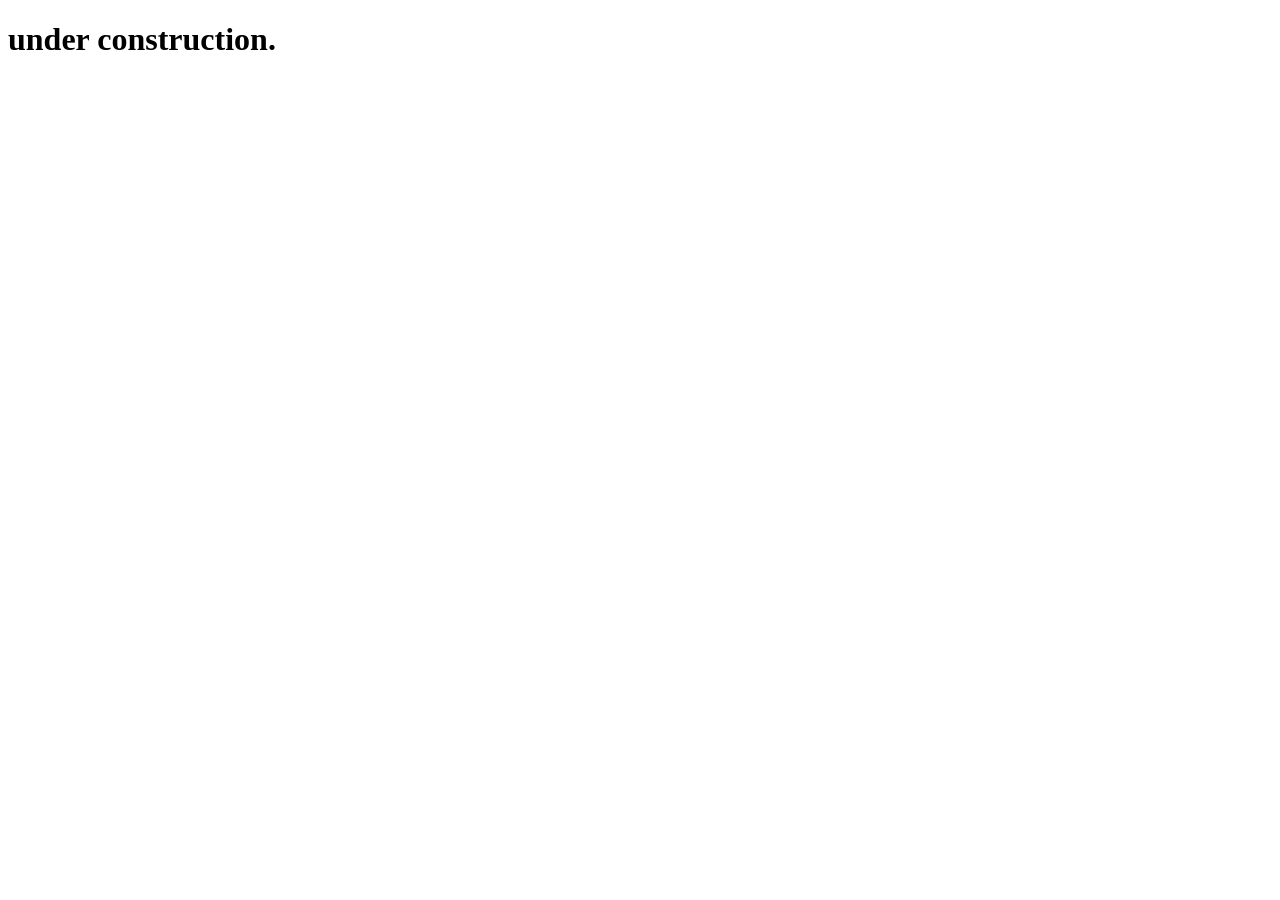
==== commit 05bfa54d: "fix" ====
--- a/index.html
+++ b/index.html
@@ -1,5 +1,7 @@
 <!doctype html>
 <html lang="en">
+<body><h1>under construction.</h1></body>
+<!--
     <head>
         <meta charset="UTF-8" />
         <meta name="viewport" content="width=device-width, initial-scale=1.0" />
@@ -254,3 +256,4 @@
         </script>
     </body>
 </html>
+-->
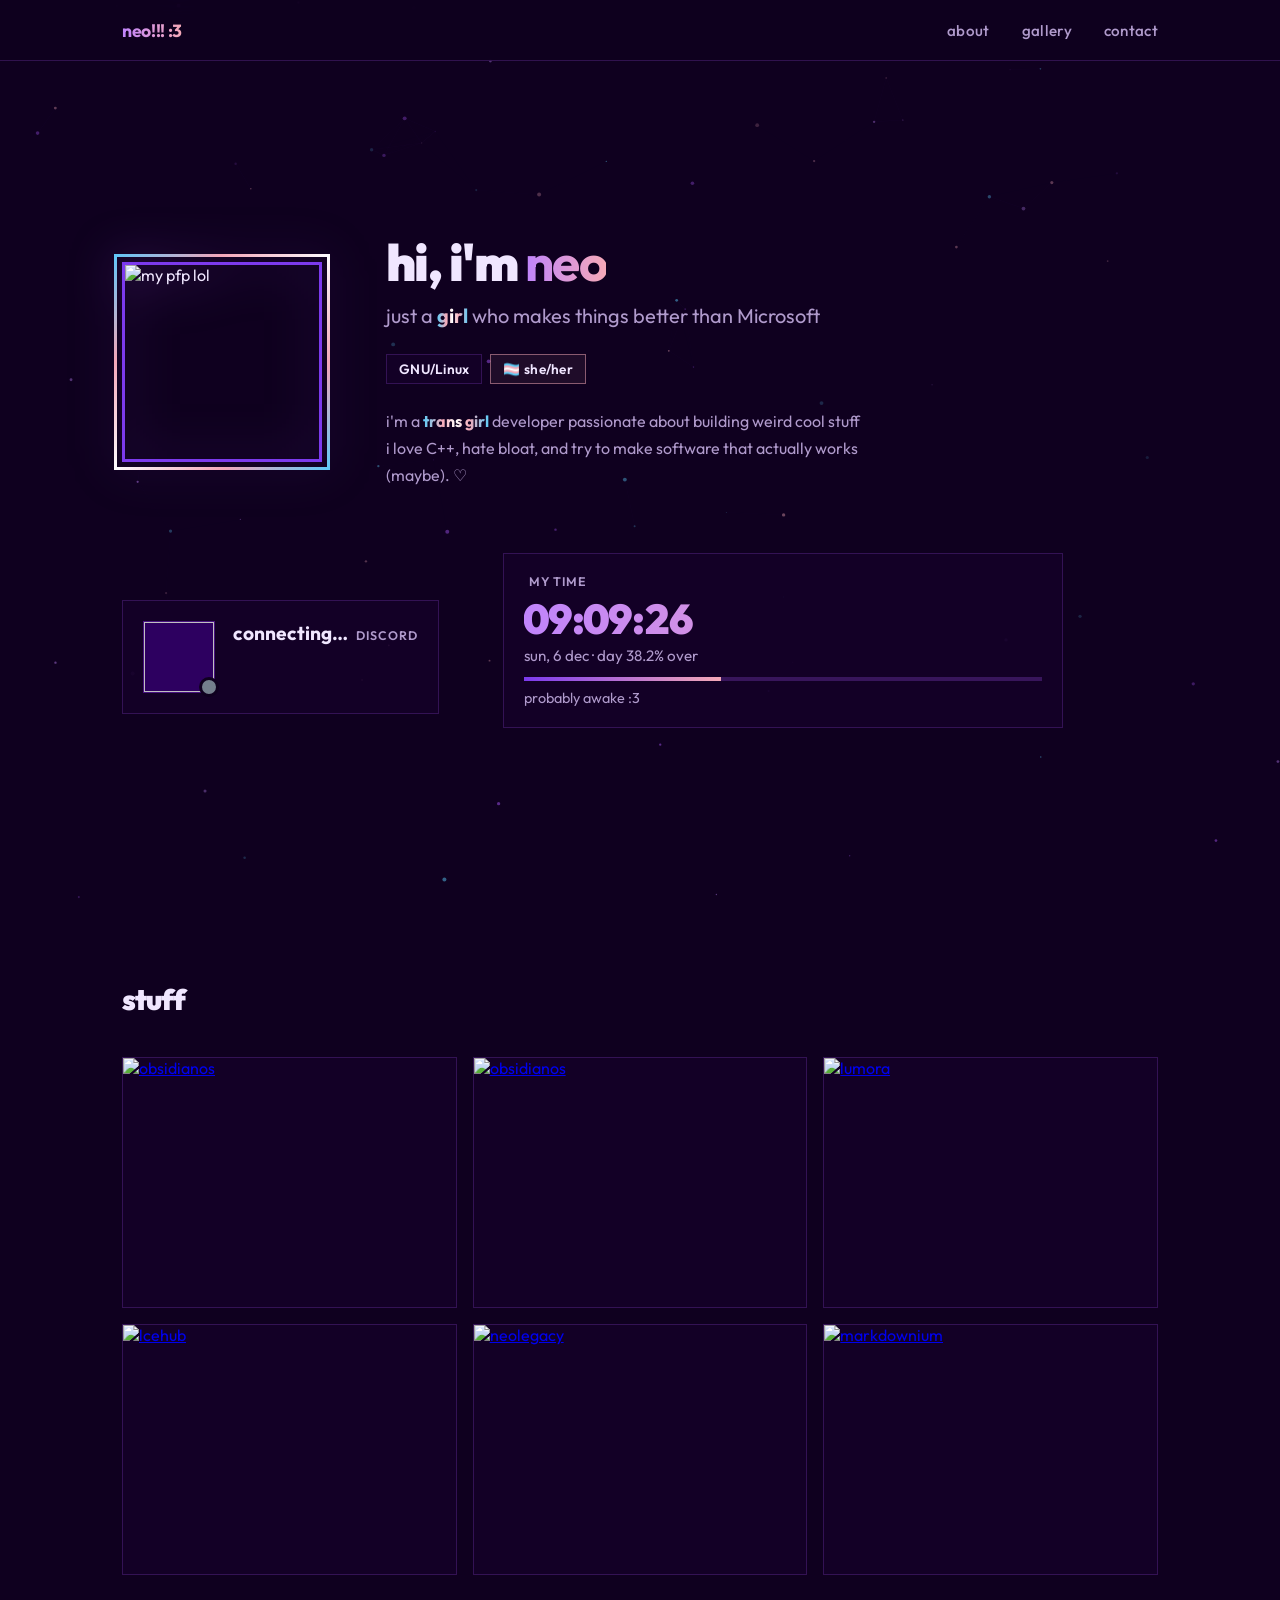
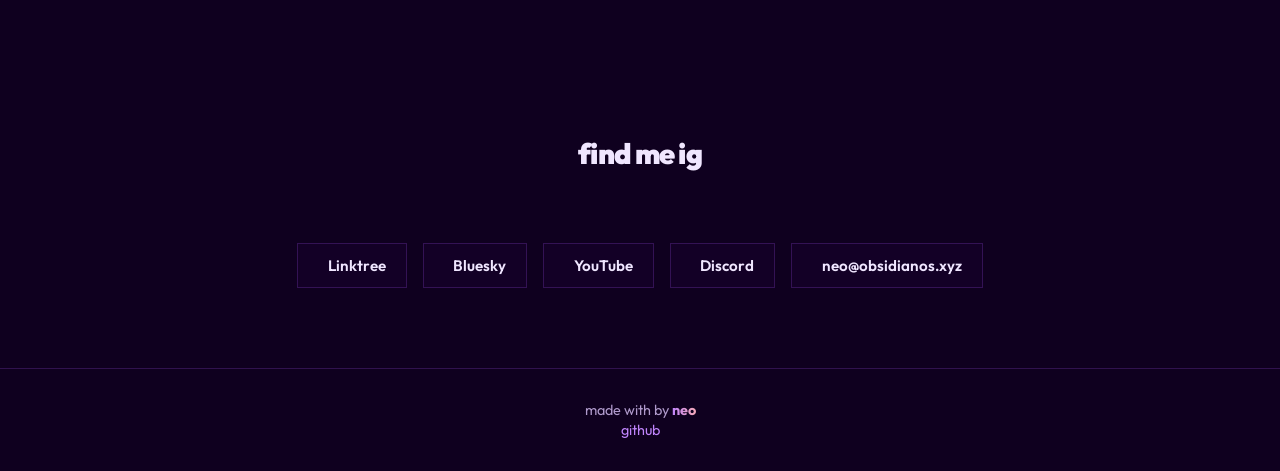
==== commit 497830a1: "h" ====
--- a/index.html
+++ b/index.html
@@ -1,7 +1,5 @@
 <!doctype html>
 <html lang="en">
-<body><h1>under construction.</h1></body>
-<!--
     <head>
         <meta charset="UTF-8" />
         <meta name="viewport" content="width=device-width, initial-scale=1.0" />
@@ -256,4 +254,3 @@
         </script>
     </body>
 </html>
--->
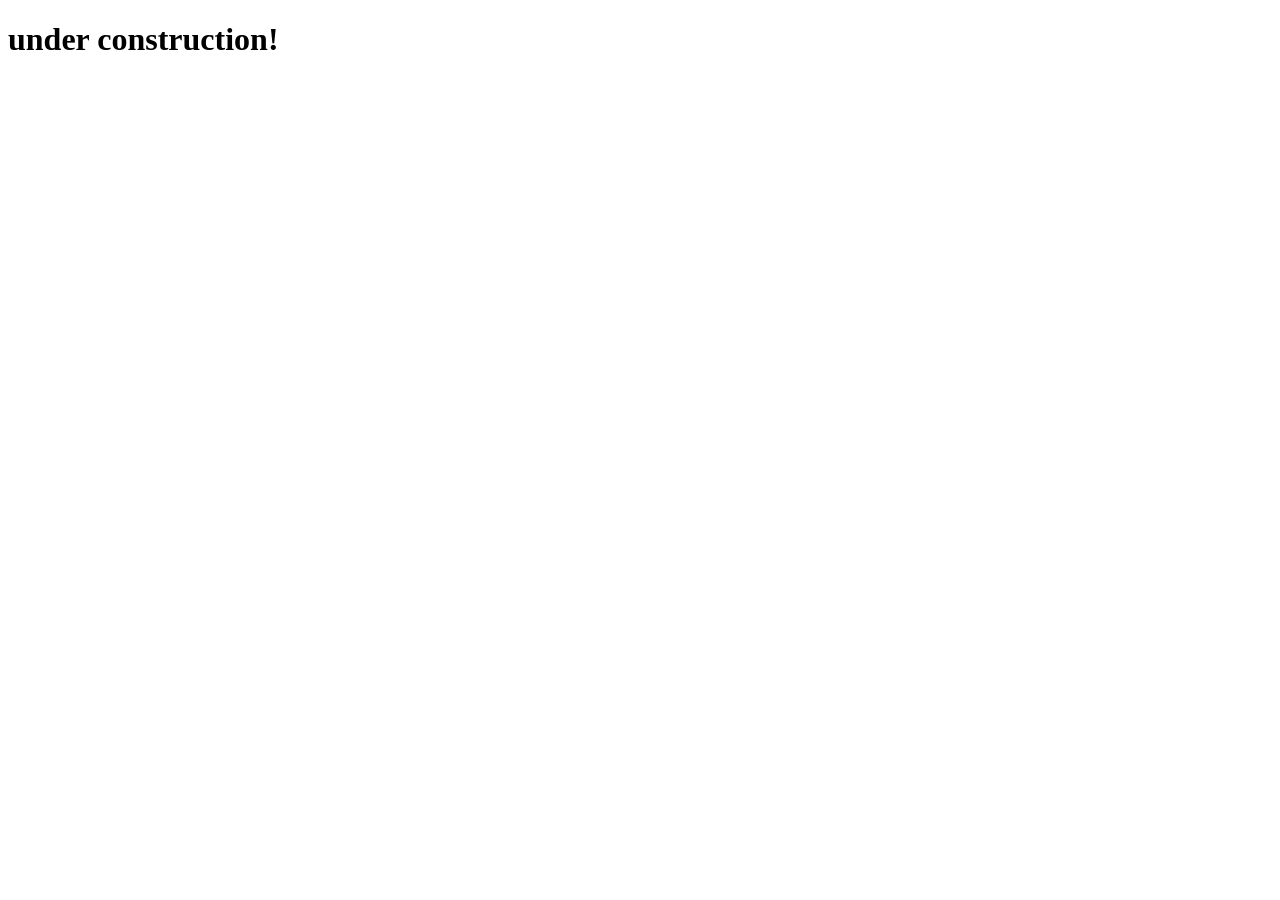
==== commit 8597c784: "fix" ====
--- a/index.html
+++ b/index.html
@@ -1,5 +1,7 @@
 <!doctype html>
 <html lang="en">
+<body><h1>under construction!</h1></body>
+    <!--
     <head>
         <meta charset="UTF-8" />
         <meta name="viewport" content="width=device-width, initial-scale=1.0" />
@@ -252,5 +254,5 @@
         <script>
             lucide.createIcons();
         </script>
-    </body>
+    </body>-->
 </html>
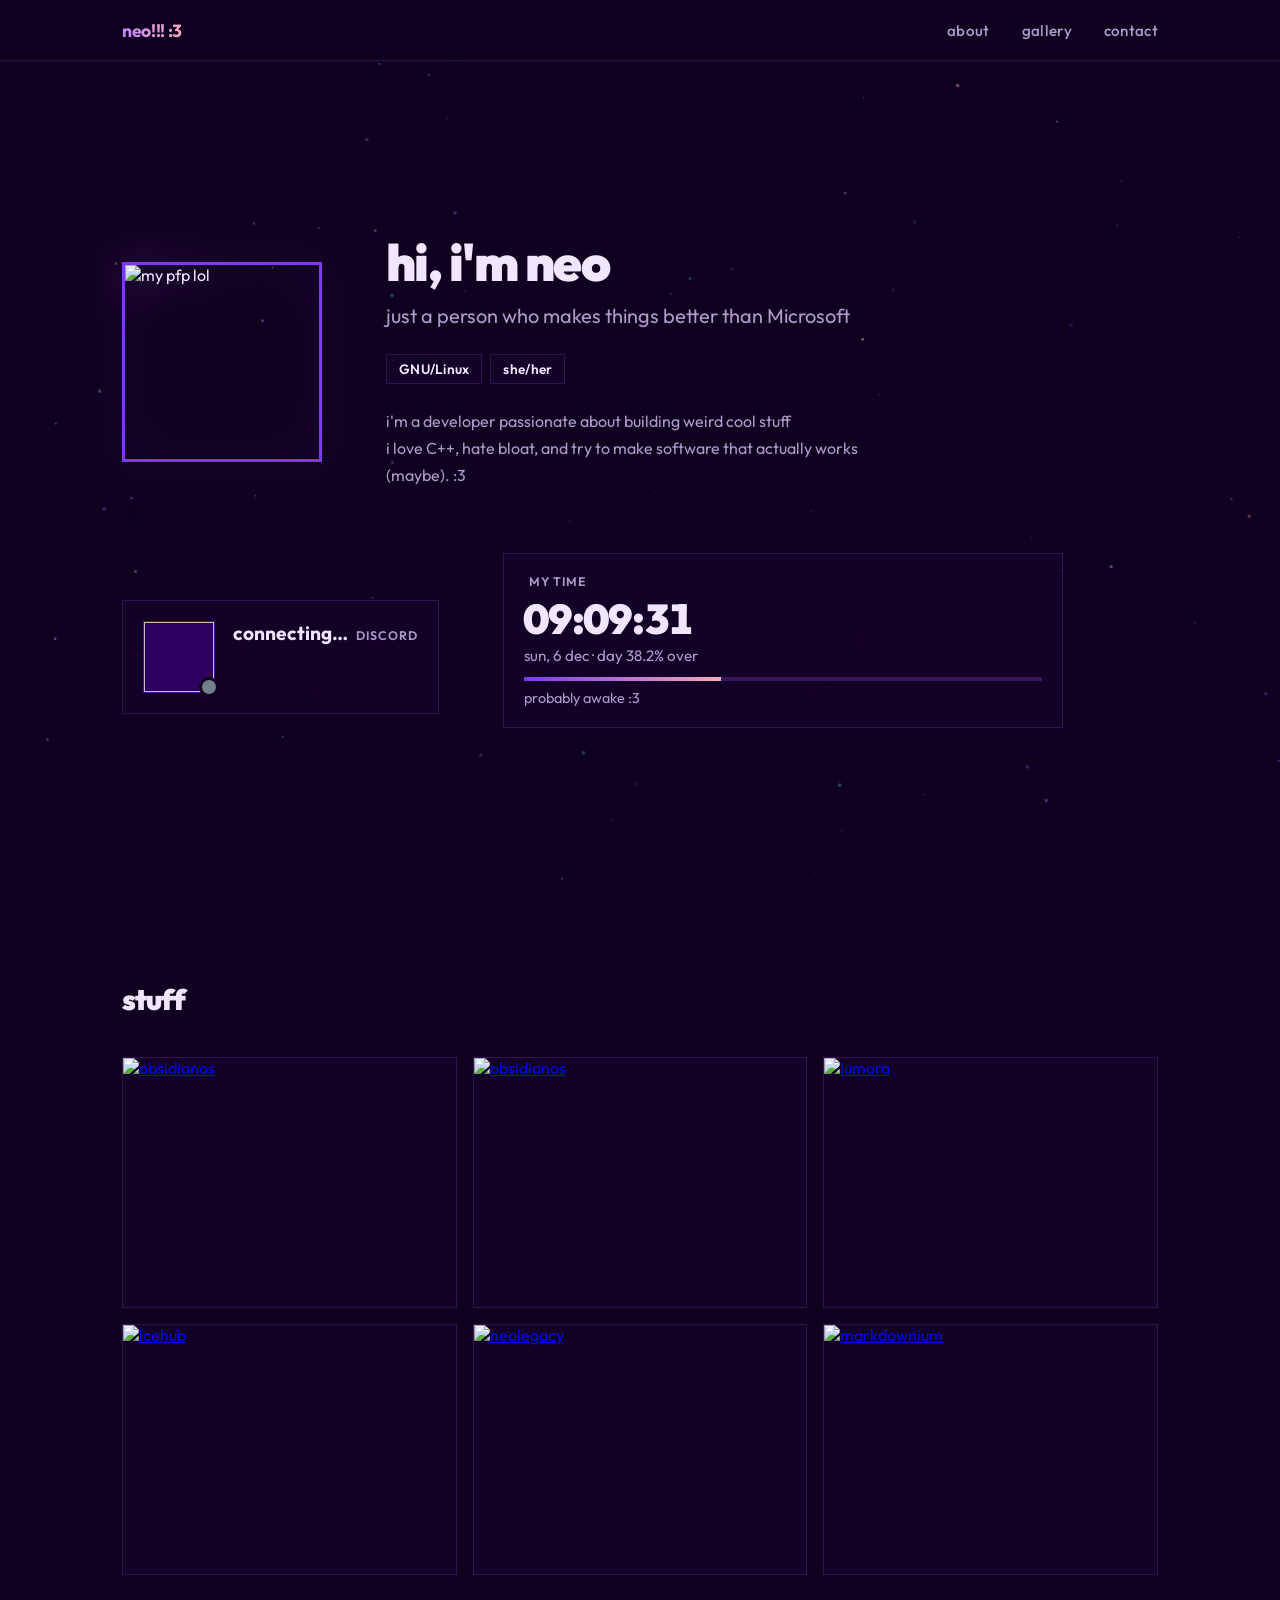
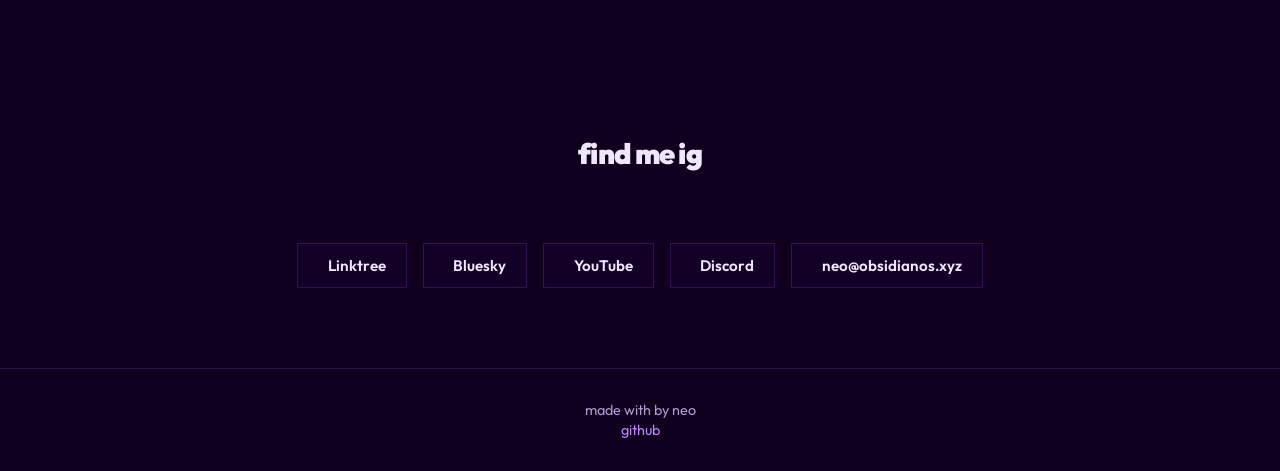
==== commit de4d97ad: "fix" ====
--- a/index.html
+++ b/index.html
@@ -1,14 +1,12 @@
 <!doctype html>
 <html lang="en">
-<body><h1>under construction!</h1></body>
-    <!--
     <head>
         <meta charset="UTF-8" />
         <meta name="viewport" content="width=device-width, initial-scale=1.0" />
         <title>neoapps :3</title>
         <meta
             name="description"
-            content="why are you reading this? open the site!!! nyaaa~ :3"
+            content="h"
         />
         <link rel="preconnect" href="https://fonts.googleapis.com" />
         <link rel="preconnect" href="https://fonts.gstatic.com" crossorigin />
@@ -39,35 +37,26 @@
                         alt="my pfp lol"
                         class="pfp"
                     />
-                    <div class="pfp-flag">
-                        <span style="background: #5bcefa"></span>
-                        <span style="background: #f5a9b8"></span>
-                        <span style="background: #ffffff"></span>
-                        <span style="background: #f5a9b8"></span>
-                        <span style="background: #5bcefa"></span>
-                    </div>
-                    <div class="pfp-ring"></div>
                 </div>
                 <div class="hero-text">
                     <h1 class="name">
-                        hi, i'm <span class="trans-name">neo</span>
+                        hi, i'm neo
                     </h1>
                     <p class="tagline">
-                        just a <span class="trans-word">girl</span> who makes
+                        just a person who makes
                         things better than Microsoft
                     </p>
                     <div class="badges">
                         <span class="badge"
                             ><i data-lucide="terminal"></i> GNU/Linux</span
                         >
-                        <span class="badge badge-pride">🏳️‍⚧️ she/her</span>
+                        <span class="badge">she/her</span>
                     </div>
                     <p class="bio">
-                        i'm a
-                        <span class="trans-word">trans girl</span> developer
+                        i'm a developer
                         passionate about building weird cool stuff<br />
                         i love C++, hate bloat, and try to make software that
-                        actually works (maybe). ♡
+                        actually works (maybe). :3
                     </p>
                 </div>
                 <div class="presence-card" id="discord-presence">
@@ -123,7 +112,7 @@
                             ><i data-lucide="moon"></i
                         ></span>
                     </div>
-                    <div class="clock-time trans-name" id="clock-time">
+                    <div class="clock-time" id="clock-time">
                         --:--:--
                     </div>
                     <div class="clock-sub" id="clock-sub"></div>
@@ -241,7 +230,7 @@
         <footer>
             <p>
                 made with <i data-lucide="heart" class="footer-heart"></i> by
-                <span class="trans-name">neo</span><br /><a
+                neo<br /><a
                     href="https://github.com/neoapps-dev"
                     target="_blank"
                     rel="noopener"
@@ -254,5 +243,5 @@
         <script>
             lucide.createIcons();
         </script>
-    </body>-->
+    </body>
 </html>
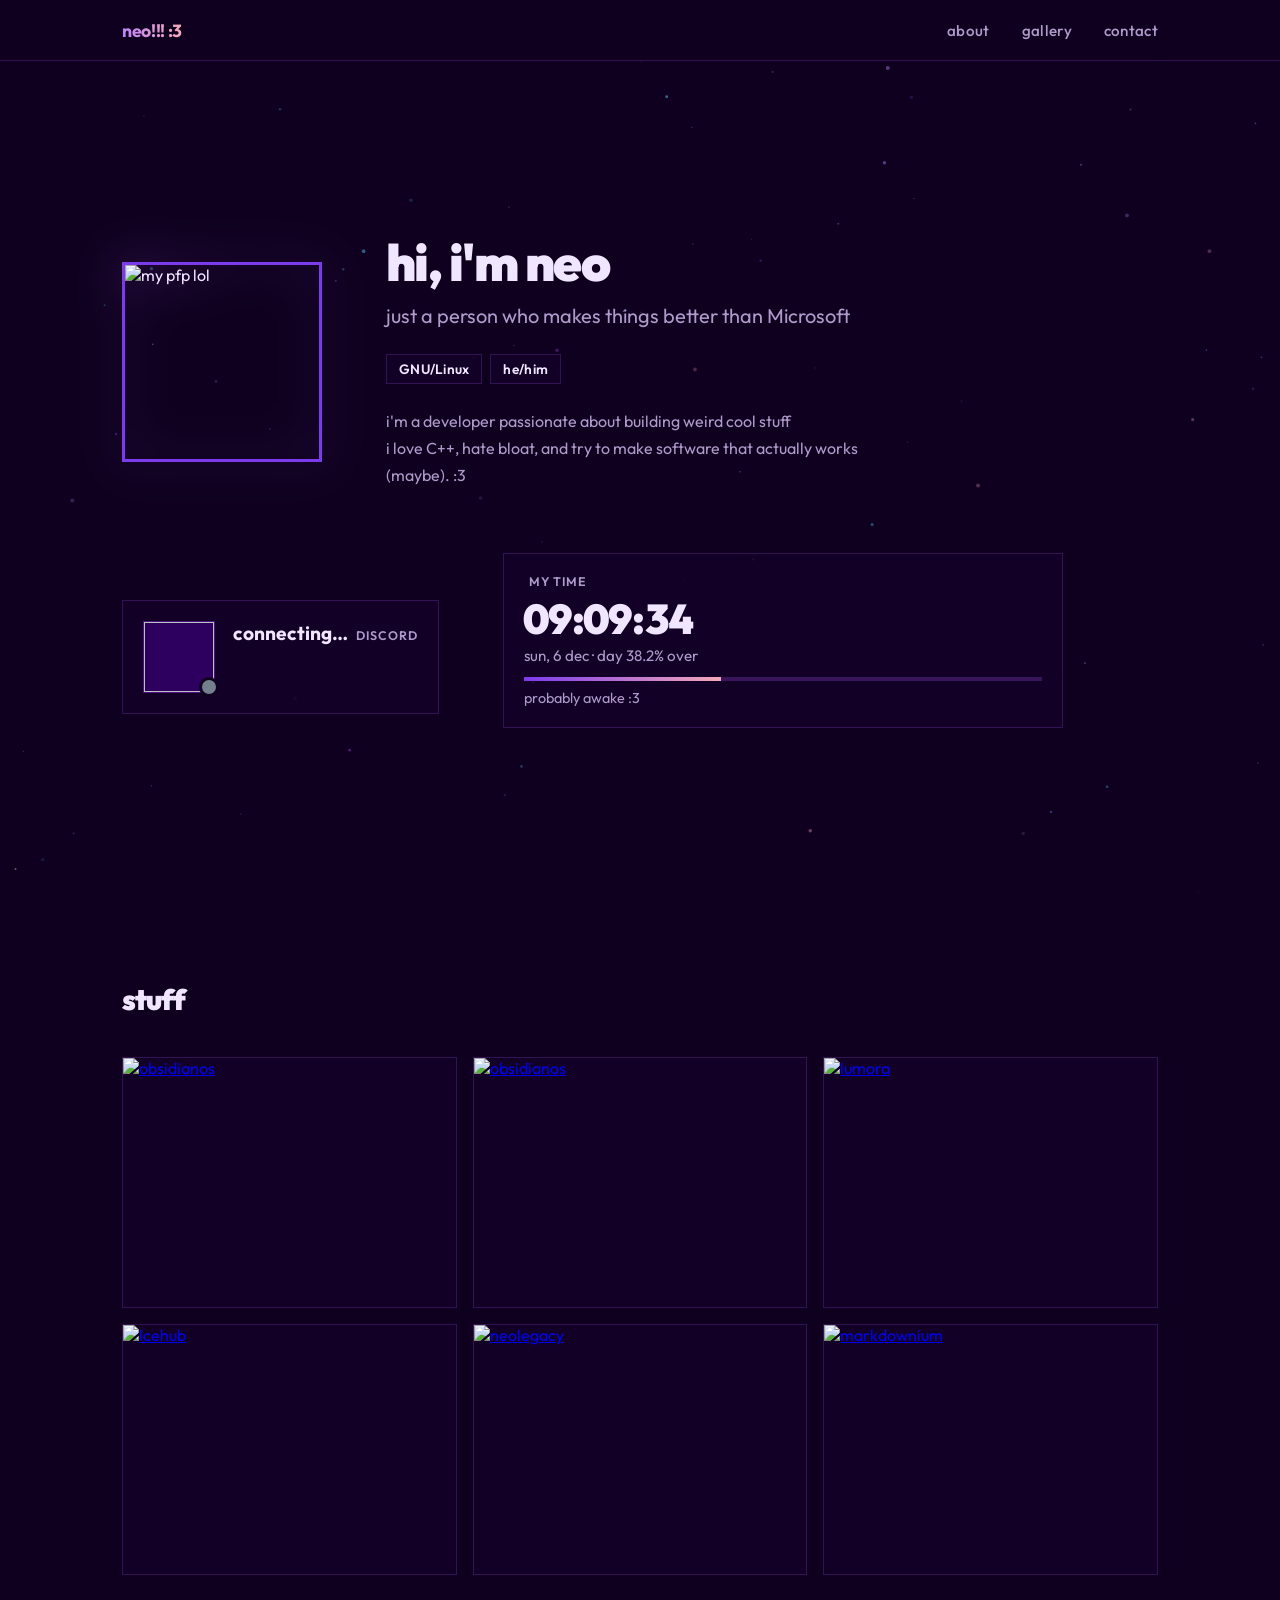
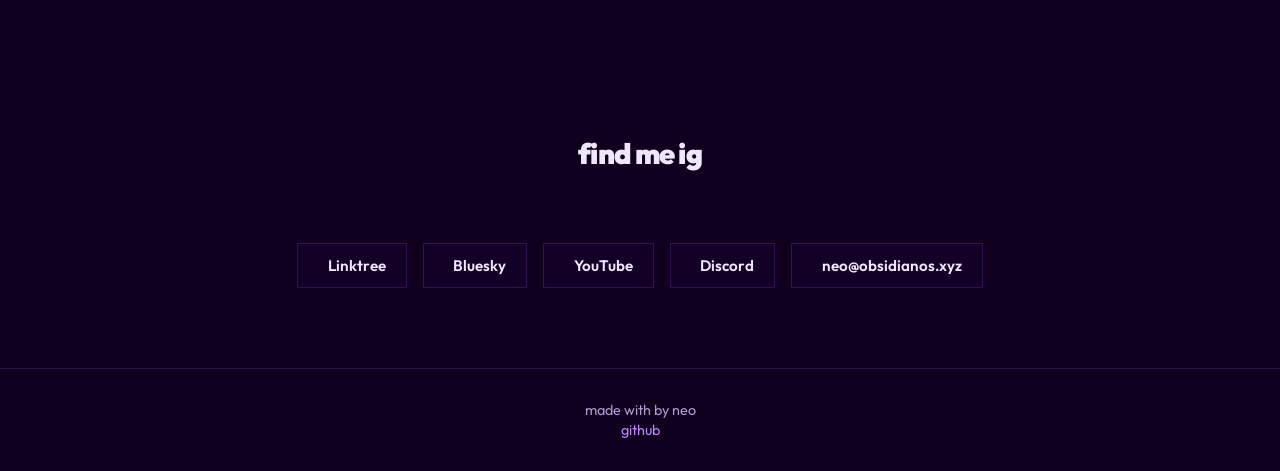
==== commit 747b7a78: "fix" ====
--- a/index.html
+++ b/index.html
@@ -50,7 +50,7 @@
                         <span class="badge"
                             ><i data-lucide="terminal"></i> GNU/Linux</span
                         >
-                        <span class="badge">she/her</span>
+                        <span class="badge">he/him</span>
                     </div>
                     <p class="bio">
                         i'm a developer
